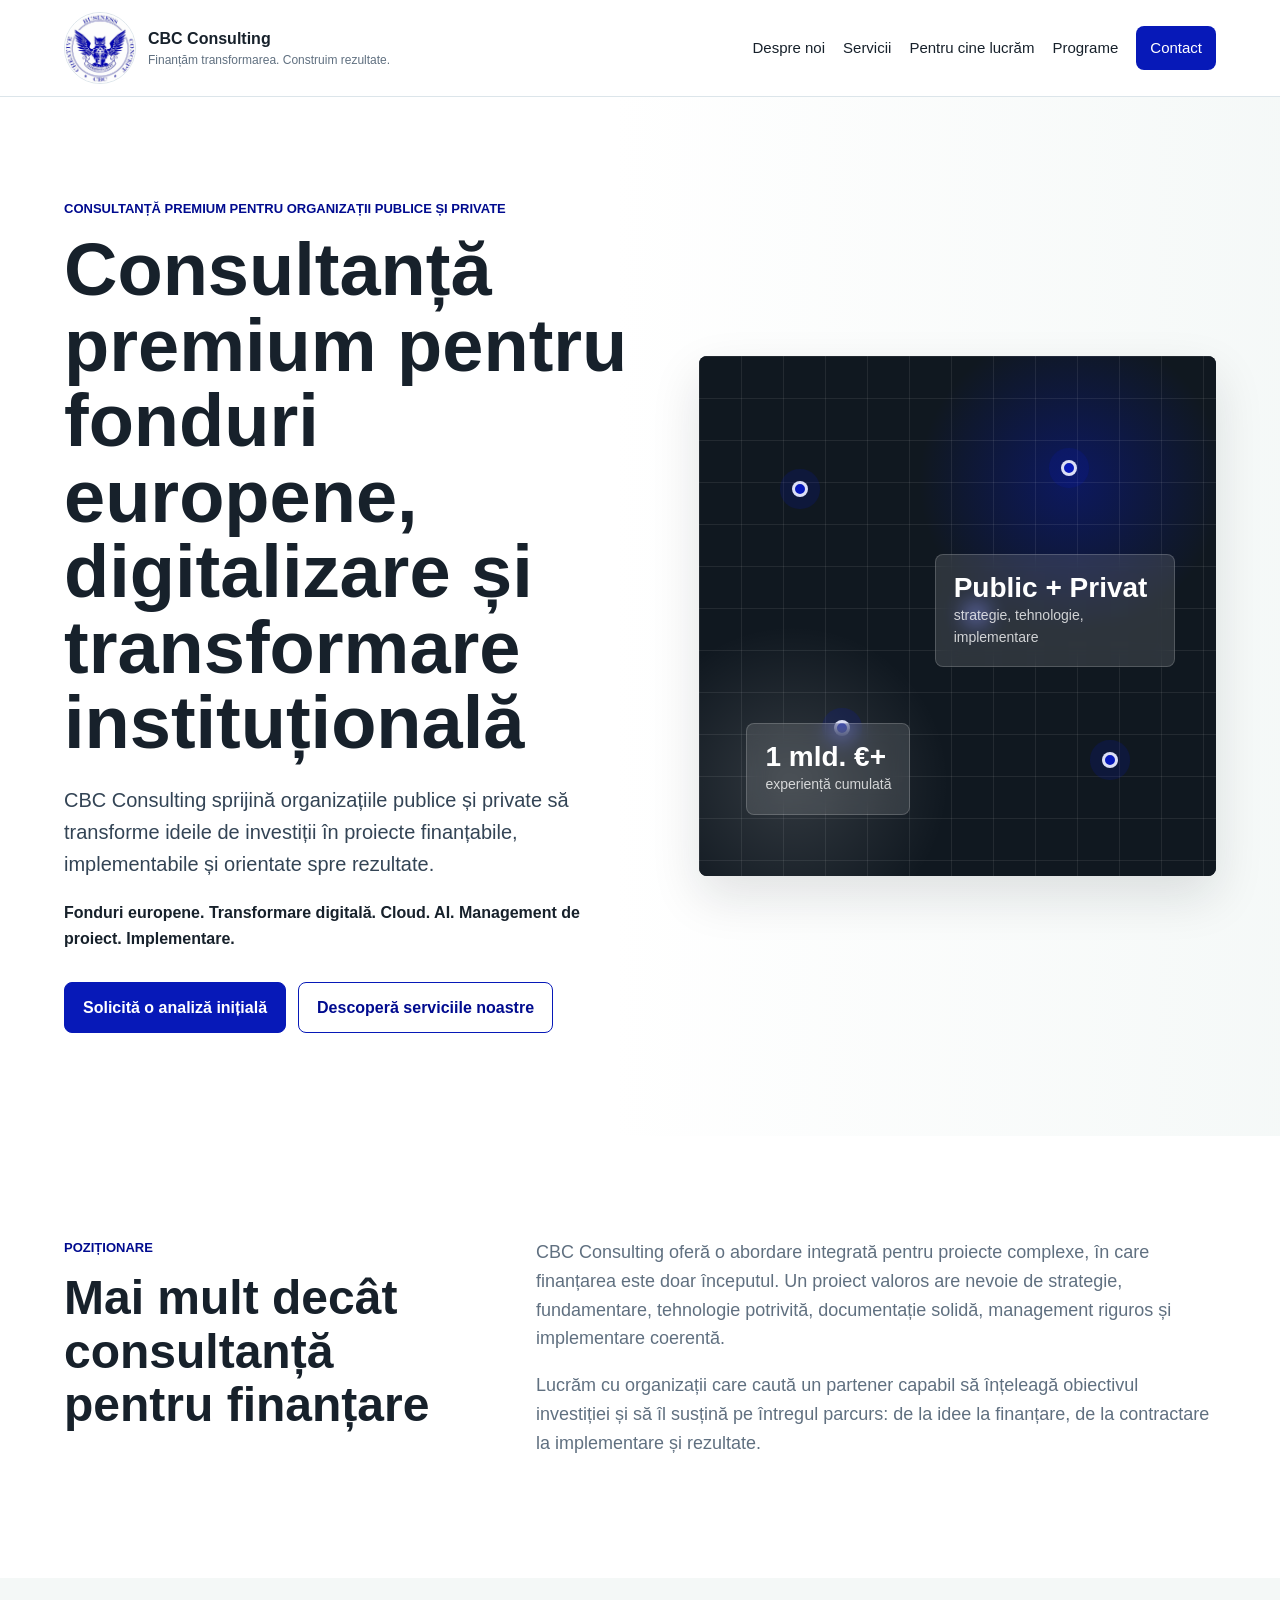
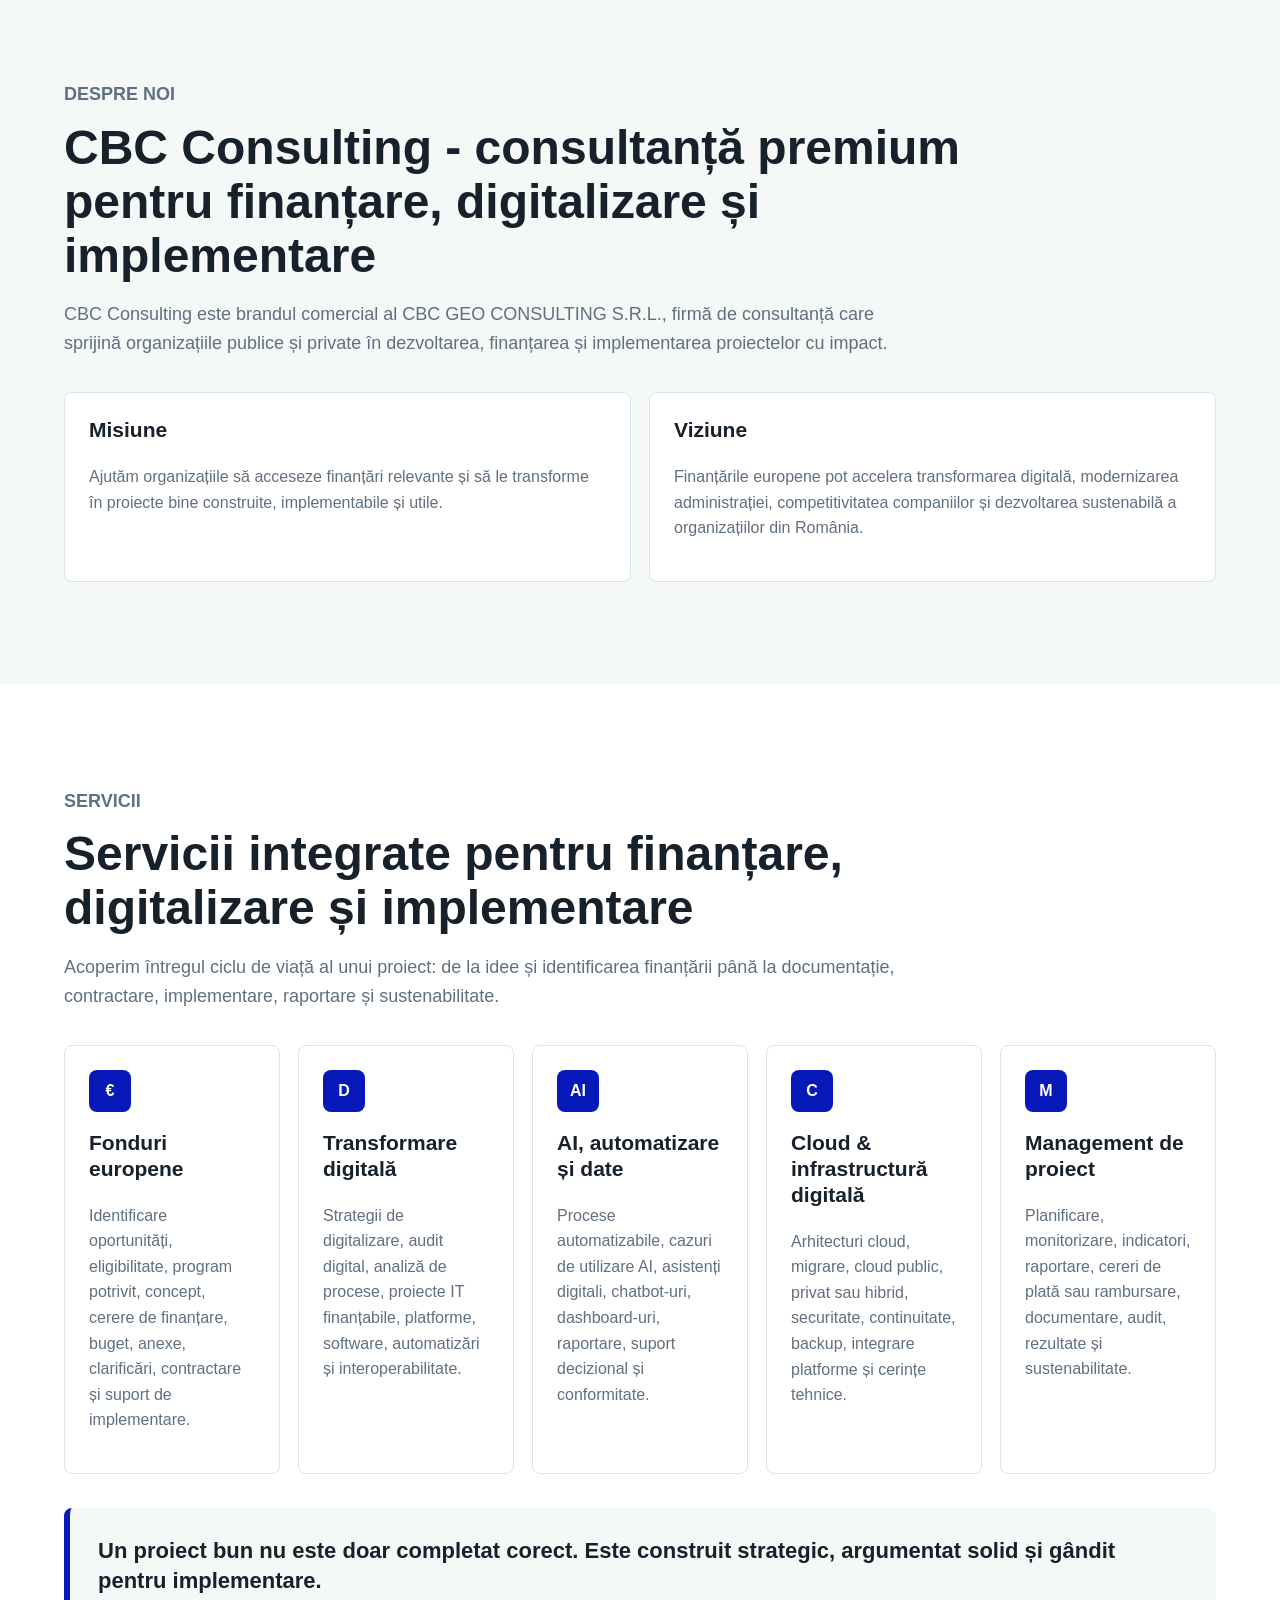
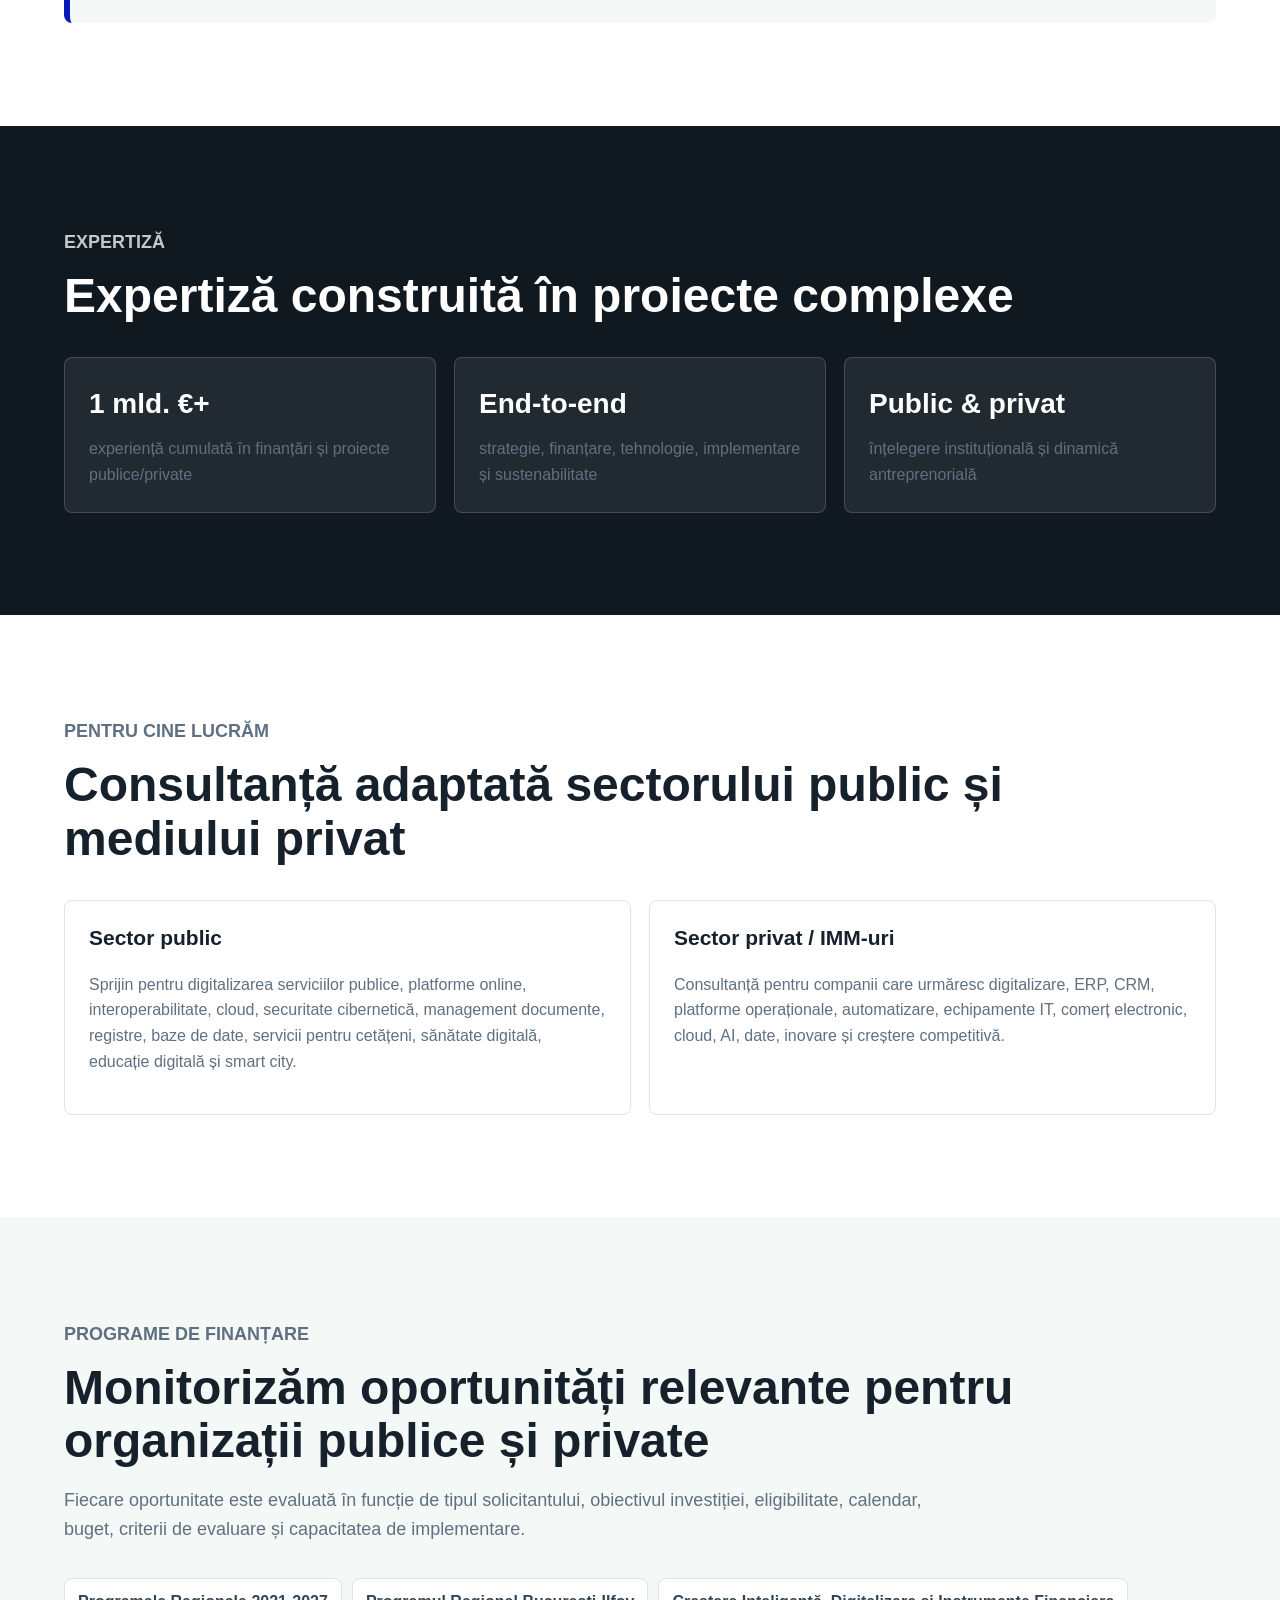
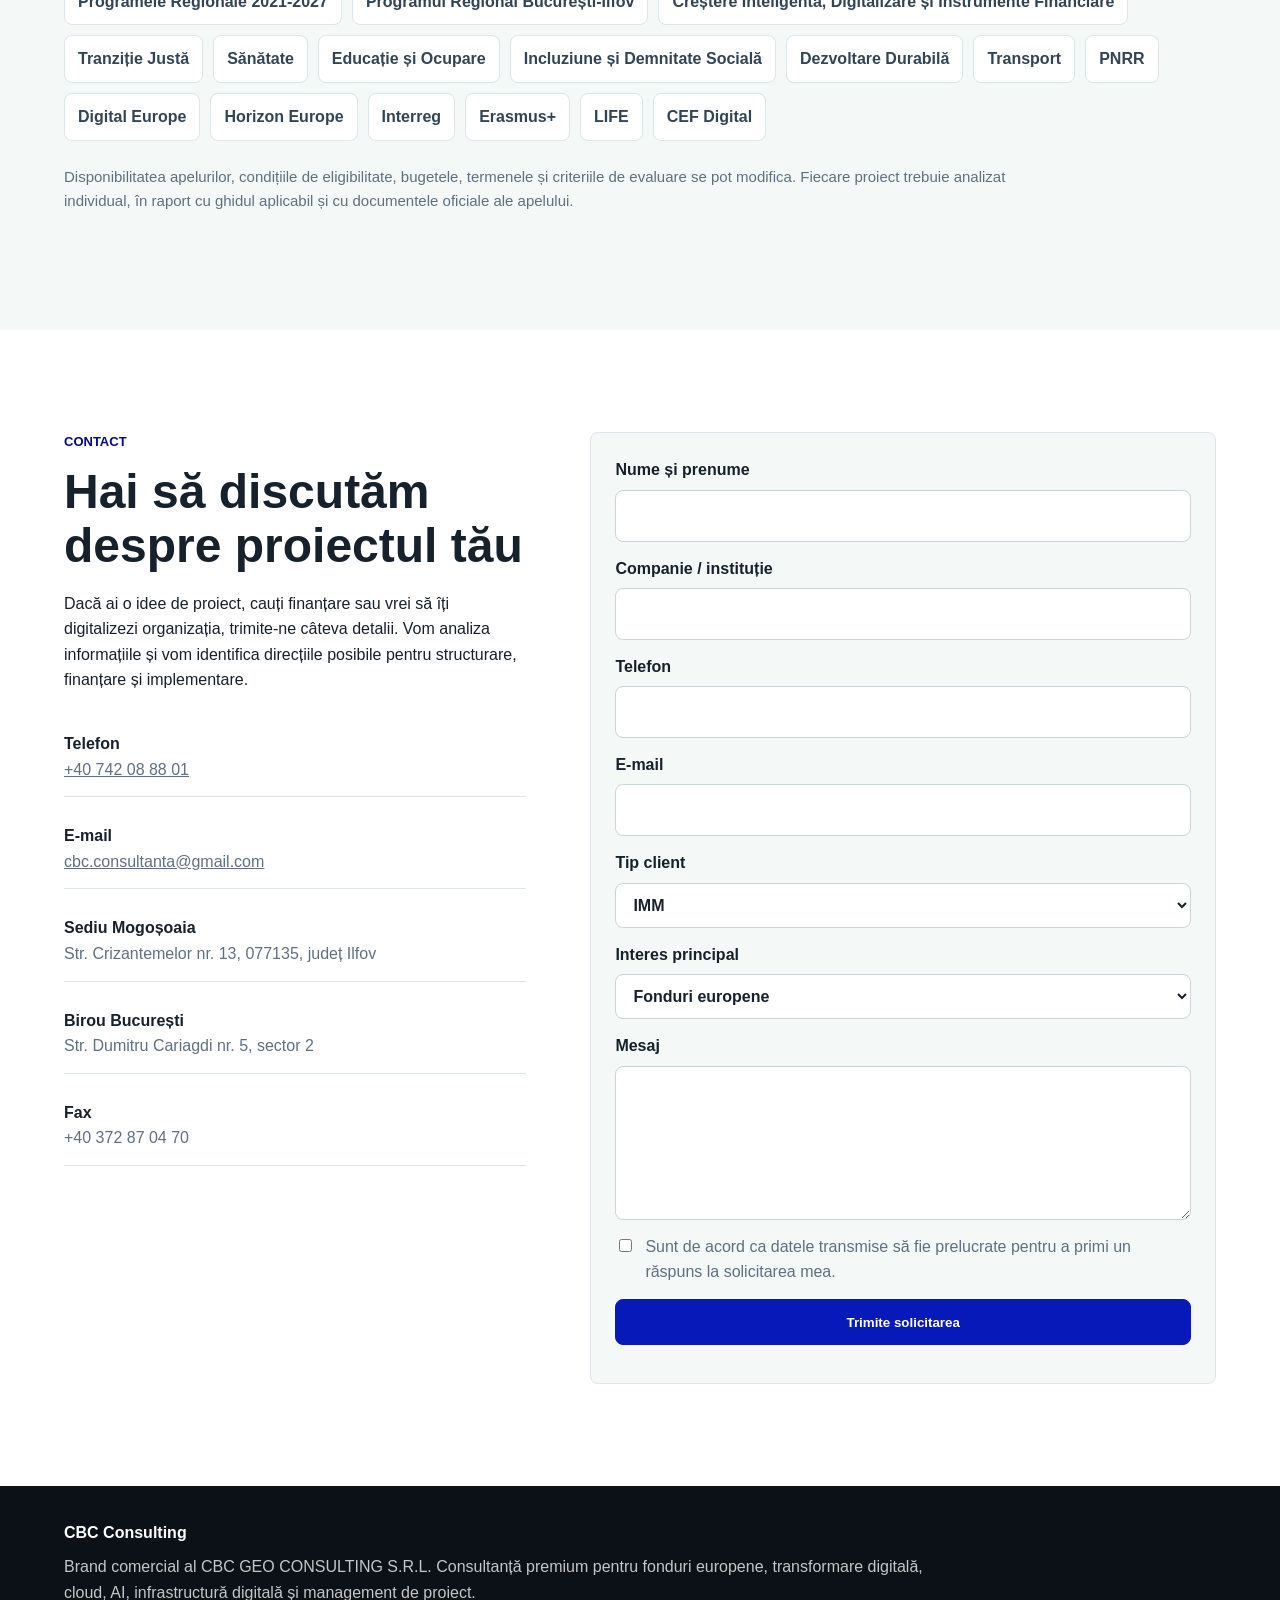
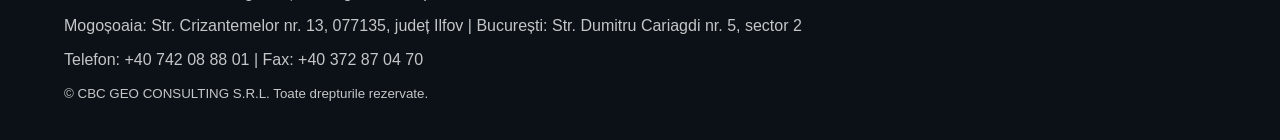
==== index.html @ 3af48c30 "Add files via upload" ====
<!doctype html>
<html lang="ro">
  <head>
    <meta charset="utf-8">
    <meta name="viewport" content="width=device-width, initial-scale=1">
    <title>CBC Consulting | Fonduri europene, digitalizare și implementare</title>
    <meta name="description" content="CBC Consulting oferă consultanță premium pentru fonduri europene, transformare digitală, cloud, AI, infrastructură digitală și management de proiect.">
    <link rel="stylesheet" href="styles.css">
  </head>
  <body>
    <header class="site-header">
      <a class="brand" href="#acasa" aria-label="CBC Consulting - Acasă">
        <img class="brand-logo" src="assets/cbc-logo.jpeg" alt="CBC Consulting logo">
        <span>
          <strong>CBC Consulting</strong>
          <small>Finanțăm transformarea. Construim rezultate.</small>
        </span>
      </a>
      <button class="nav-toggle" type="button" aria-expanded="false" aria-controls="site-nav">
        <span></span><span></span><span></span>
      </button>
      <nav id="site-nav" class="site-nav" aria-label="Navigație principală">
        <a href="#despre">Despre noi</a>
        <a href="#servicii">Servicii</a>
        <a href="#audiente">Pentru cine lucrăm</a>
        <a href="#programe">Programe</a>
        <a class="nav-cta" href="#contact">Contact</a>
      </nav>
    </header>

    <main>
      <section id="acasa" class="hero">
        <div class="hero-copy">
          <p class="eyebrow">Consultanță premium pentru organizații publice și private</p>
          <h1>Consultanță premium pentru fonduri europene, digitalizare și transformare instituțională</h1>
          <p class="lead">CBC Consulting sprijină organizațiile publice și private să transforme ideile de investiții în proiecte finanțabile, implementabile și orientate spre rezultate.</p>
          <p class="service-line">Fonduri europene. Transformare digitală. Cloud. AI. Management de proiect. Implementare.</p>
          <div class="hero-actions">
            <a class="button primary" href="#contact">Solicită o analiză inițială</a>
            <a class="button secondary" href="#servicii">Descoperă serviciile noastre</a>
          </div>
        </div>
        <div class="hero-visual" aria-label="Vizual abstract despre infrastructură digitală, date și finanțare">
          <div class="grid-panel">
            <span class="node n1"></span>
            <span class="node n2"></span>
            <span class="node n3"></span>
            <span class="node n4"></span>
            <span class="node n5"></span>
            <div class="signal-card card-a">
              <strong>1 mld. €+</strong>
              <span>experiență cumulată</span>
            </div>
            <div class="signal-card card-b">
              <strong>Public + Privat</strong>
              <span>strategie, tehnologie, implementare</span>
            </div>
          </div>
        </div>
      </section>

      <section class="section split">
        <div>
          <p class="eyebrow">Poziționare</p>
          <h2>Mai mult decât consultanță pentru finanțare</h2>
        </div>
        <div class="rich-text">
          <p>CBC Consulting oferă o abordare integrată pentru proiecte complexe, în care finanțarea este doar începutul. Un proiect valoros are nevoie de strategie, fundamentare, tehnologie potrivită, documentație solidă, management riguros și implementare coerentă.</p>
          <p>Lucrăm cu organizații care caută un partener capabil să înțeleagă obiectivul investiției și să îl susțină pe întregul parcurs: de la idee la finanțare, de la contractare la implementare și rezultate.</p>
        </div>
      </section>

      <section id="despre" class="section muted">
        <div class="section-heading">
          <p class="eyebrow">Despre noi</p>
          <h2>CBC Consulting - consultanță premium pentru finanțare, digitalizare și implementare</h2>
          <p>CBC Consulting este brandul comercial al CBC GEO CONSULTING S.R.L., firmă de consultanță care sprijină organizațiile publice și private în dezvoltarea, finanțarea și implementarea proiectelor cu impact.</p>
        </div>
        <div class="two-column">
          <article>
            <h3>Misiune</h3>
            <p>Ajutăm organizațiile să acceseze finanțări relevante și să le transforme în proiecte bine construite, implementabile și utile.</p>
          </article>
          <article>
            <h3>Viziune</h3>
            <p>Finanțările europene pot accelera transformarea digitală, modernizarea administrației, competitivitatea companiilor și dezvoltarea sustenabilă a organizațiilor din România.</p>
          </article>
        </div>
      </section>

      <section id="servicii" class="section">
        <div class="section-heading">
          <p class="eyebrow">Servicii</p>
          <h2>Servicii integrate pentru finanțare, digitalizare și implementare</h2>
          <p>Acoperim întregul ciclu de viață al unui proiect: de la idee și identificarea finanțării până la documentație, contractare, implementare, raportare și sustenabilitate.</p>
        </div>
        <div class="cards service-cards">
          <article class="card">
            <span class="icon">€</span>
            <h3>Fonduri europene</h3>
            <p>Identificare oportunități, eligibilitate, program potrivit, concept, cerere de finanțare, buget, anexe, clarificări, contractare și suport de implementare.</p>
          </article>
          <article class="card">
            <span class="icon">D</span>
            <h3>Transformare digitală</h3>
            <p>Strategii de digitalizare, audit digital, analiză de procese, proiecte IT finanțabile, platforme, software, automatizări și interoperabilitate.</p>
          </article>
          <article class="card">
            <span class="icon">AI</span>
            <h3>AI, automatizare și date</h3>
            <p>Procese automatizabile, cazuri de utilizare AI, asistenți digitali, chatbot-uri, dashboard-uri, raportare, suport decizional și conformitate.</p>
          </article>
          <article class="card">
            <span class="icon">C</span>
            <h3>Cloud & infrastructură digitală</h3>
            <p>Arhitecturi cloud, migrare, cloud public, privat sau hibrid, securitate, continuitate, backup, integrare platforme și cerințe tehnice.</p>
          </article>
          <article class="card">
            <span class="icon">M</span>
            <h3>Management de proiect</h3>
            <p>Planificare, monitorizare, indicatori, raportare, cereri de plată sau rambursare, documentare, audit, rezultate și sustenabilitate.</p>
          </article>
        </div>
        <blockquote>Un proiect bun nu este doar completat corect. Este construit strategic, argumentat solid și gândit pentru implementare.</blockquote>
      </section>

      <section class="section dark">
        <div class="section-heading">
          <p class="eyebrow">Expertiză</p>
          <h2>Expertiză construită în proiecte complexe</h2>
        </div>
        <div class="metric-row">
          <div class="metric">
            <strong>1 mld. €+</strong>
            <span>experiență cumulată în finanțări și proiecte publice/private</span>
          </div>
          <div class="metric">
            <strong>End-to-end</strong>
            <span>strategie, finanțare, tehnologie, implementare și sustenabilitate</span>
          </div>
          <div class="metric">
            <strong>Public & privat</strong>
            <span>înțelegere instituțională și dinamică antreprenorială</span>
          </div>
        </div>
      </section>

      <section id="audiente" class="section">
        <div class="section-heading">
          <p class="eyebrow">Pentru cine lucrăm</p>
          <h2>Consultanță adaptată sectorului public și mediului privat</h2>
        </div>
        <div class="two-column">
          <article>
            <h3>Sector public</h3>
            <p>Sprijin pentru digitalizarea serviciilor publice, platforme online, interoperabilitate, cloud, securitate cibernetică, management documente, registre, baze de date, servicii pentru cetățeni, sănătate digitală, educație digitală și smart city.</p>
          </article>
          <article>
            <h3>Sector privat / IMM-uri</h3>
            <p>Consultanță pentru companii care urmăresc digitalizare, ERP, CRM, platforme operaționale, automatizare, echipamente IT, comerț electronic, cloud, AI, date, inovare și creștere competitivă.</p>
          </article>
        </div>
      </section>

      <section id="programe" class="section muted">
        <div class="section-heading">
          <p class="eyebrow">Programe de finanțare</p>
          <h2>Monitorizăm oportunități relevante pentru organizații publice și private</h2>
          <p>Fiecare oportunitate este evaluată în funcție de tipul solicitantului, obiectivul investiției, eligibilitate, calendar, buget, criterii de evaluare și capacitatea de implementare.</p>
        </div>
        <div class="program-list">
          <span>Programele Regionale 2021-2027</span>
          <span>Programul Regional București-Ilfov</span>
          <span>Creștere Inteligentă, Digitalizare și Instrumente Financiare</span>
          <span>Tranziție Justă</span>
          <span>Sănătate</span>
          <span>Educație și Ocupare</span>
          <span>Incluziune și Demnitate Socială</span>
          <span>Dezvoltare Durabilă</span>
          <span>Transport</span>
          <span>PNRR</span>
          <span>Digital Europe</span>
          <span>Horizon Europe</span>
          <span>Interreg</span>
          <span>Erasmus+</span>
          <span>LIFE</span>
          <span>CEF Digital</span>
        </div>
        <p class="note">Disponibilitatea apelurilor, condițiile de eligibilitate, bugetele, termenele și criteriile de evaluare se pot modifica. Fiecare proiect trebuie analizat individual, în raport cu ghidul aplicabil și cu documentele oficiale ale apelului.</p>
      </section>

      <section id="contact" class="section contact-section">
        <div class="contact-copy">
          <p class="eyebrow">Contact</p>
          <h2>Hai să discutăm despre proiectul tău</h2>
          <p>Dacă ai o idee de proiect, cauți finanțare sau vrei să îți digitalizezi organizația, trimite-ne câteva detalii. Vom analiza informațiile și vom identifica direcțiile posibile pentru structurare, finanțare și implementare.</p>
          <dl class="contact-list">
            <div><dt>Telefon</dt><dd><a href="tel:+40742088801">+40 742 08 88 01</a></dd></div>
            <div><dt>E-mail</dt><dd><a href="mailto:cbc.consultanta@gmail.com">cbc.consultanta@gmail.com</a></dd></div>
            <div><dt>Sediu Mogoșoaia</dt><dd>Str. Crizantemelor nr. 13, 077135, județ Ilfov</dd></div>
            <div><dt>Birou București</dt><dd>Str. Dumitru Cariagdi nr. 5, sector 2</dd></div>
            <div><dt>Fax</dt><dd>+40 372 87 04 70</dd></div>
          </dl>
        </div>
        <form class="contact-form" id="contact-form">
          <label>Nume și prenume<input name="name" required></label>
          <label>Companie / instituție<input name="company" required></label>
          <label>Telefon<input name="phone" required></label>
          <label>E-mail<input type="email" name="email" required></label>
          <label>Tip client
            <select name="clientType">
              <option>IMM</option>
              <option>Companie mare</option>
              <option>Instituție publică</option>
              <option>ONG</option>
              <option>Alt tip de organizație</option>
            </select>
          </label>
          <label>Interes principal
            <select name="interest">
              <option>Fonduri europene</option>
              <option>Digitalizare</option>
              <option>Cloud</option>
              <option>AI și automatizare</option>
              <option>Management de proiect</option>
              <option>Implementare proiect finanțat</option>
            </select>
          </label>
          <label>Mesaj<textarea name="message" rows="5"></textarea></label>
          <label class="checkbox"><input type="checkbox" required> Sunt de acord ca datele transmise să fie prelucrate pentru a primi un răspuns la solicitarea mea.</label>
          <button class="button primary" type="submit">Trimite solicitarea</button>
          <p class="form-status" role="status" aria-live="polite"></p>
        </form>
      </section>
    </main>

    <footer class="site-footer">
      <strong>CBC Consulting</strong>
      <p>Brand comercial al CBC GEO CONSULTING S.R.L. Consultanță premium pentru fonduri europene, transformare digitală, cloud, AI, infrastructură digitală și management de proiect.</p>
      <p>Mogoșoaia: Str. Crizantemelor nr. 13, 077135, județ Ilfov | București: Str. Dumitru Cariagdi nr. 5, sector 2</p>
      <p>Telefon: +40 742 08 88 01 | Fax: +40 372 87 04 70</p>
      <small>© CBC GEO CONSULTING S.R.L. Toate drepturile rezervate.</small>
    </footer>

    <script src="script.js"></script>
  </body>
</html>
---- styles.css ----
:root {
  --ink: #17212b;
  --muted: #607080;
  --line: #dce5ea;
  --soft: #f4f8f7;
  --dark: #101820;
  --accent: #0719b8;
  --accent-dark: #000b8f;
  --white: #ffffff;
  --shadow: 0 20px 50px rgba(16, 24, 32, 0.12);
}

* { box-sizing: border-box; }
html { scroll-behavior: smooth; }
body {
  margin: 0;
  color: var(--ink);
  font-family: Arial, Helvetica, sans-serif;
  background: var(--white);
  line-height: 1.6;
}

a { color: inherit; }

.site-header {
  position: sticky;
  top: 0;
  z-index: 20;
  display: flex;
  align-items: center;
  justify-content: space-between;
  gap: 24px;
  padding: 12px clamp(18px, 5vw, 72px);
  background: rgba(255, 255, 255, 0.94);
  border-bottom: 1px solid var(--line);
  backdrop-filter: blur(12px);
}

.brand {
  display: flex;
  align-items: center;
  gap: 12px;
  text-decoration: none;
}

.brand-logo {
  display: block;
  width: 72px;
  height: 72px;
  object-fit: cover;
  object-position: center;
  border-radius: 50%;
  border: 1px solid var(--line);
  background: var(--white);
}

.brand strong,
.brand small {
  display: block;
}

.brand small {
  color: var(--muted);
  font-size: 12px;
}

.site-nav {
  display: flex;
  align-items: center;
  gap: 18px;
  font-size: 15px;
}

.site-nav a {
  text-decoration: none;
  color: var(--ink);
}

.nav-cta {
  padding: 10px 14px;
  color: var(--white) !important;
  background: var(--accent);
  border-radius: 8px;
}

.nav-toggle {
  display: none;
  width: 42px;
  height: 42px;
  border: 1px solid var(--line);
  background: var(--white);
  border-radius: 8px;
}

.nav-toggle span {
  display: block;
  width: 20px;
  height: 2px;
  margin: 5px auto;
  background: var(--ink);
}

.hero {
  display: grid;
  grid-template-columns: minmax(0, 1.05fr) minmax(360px, 0.95fr);
  gap: clamp(32px, 5vw, 72px);
  align-items: center;
  min-height: 88vh;
  padding: clamp(64px, 8vw, 112px) clamp(18px, 5vw, 72px);
  background:
    linear-gradient(90deg, rgba(255,255,255,1) 0%, rgba(255,255,255,.93) 48%, rgba(244,248,247,.9) 100%);
}

.eyebrow {
  margin: 0 0 12px;
  color: var(--accent-dark);
  font-weight: 800;
  text-transform: uppercase;
  font-size: 13px;
}

h1,
h2,
h3,
p { margin-top: 0; }

h1 {
  max-width: 900px;
  font-size: clamp(42px, 7vw, 74px);
  line-height: 1.02;
  margin-bottom: 24px;
}

h2 {
  font-size: clamp(30px, 4vw, 48px);
  line-height: 1.12;
  margin-bottom: 18px;
}

h3 {
  font-size: 21px;
  line-height: 1.24;
}

.lead {
  max-width: 760px;
  color: #334455;
  font-size: 20px;
}

.service-line {
  color: var(--ink);
  font-weight: 700;
}

.hero-actions,
.button {
  display: inline-flex;
  align-items: center;
}

.hero-actions {
  flex-wrap: wrap;
  gap: 12px;
  margin-top: 14px;
}

.button {
  justify-content: center;
  min-height: 46px;
  padding: 12px 18px;
  border: 1px solid var(--accent);
  border-radius: 8px;
  font-weight: 800;
  text-decoration: none;
  cursor: pointer;
}

.button.primary {
  color: var(--white);
  background: var(--accent);
}

.button.primary:hover,
.nav-cta:hover { background: var(--accent-dark); }

.button.secondary {
  color: var(--accent-dark);
  background: transparent;
}

.hero-visual {
  min-height: 520px;
  border-radius: 8px;
  background: var(--dark);
  box-shadow: var(--shadow);
  overflow: hidden;
}

.grid-panel {
  position: relative;
  width: 100%;
  height: 100%;
  min-height: 520px;
  background:
    linear-gradient(rgba(255,255,255,.08) 1px, transparent 1px),
    linear-gradient(90deg, rgba(255,255,255,.08) 1px, transparent 1px),
    radial-gradient(circle at 72% 24%, rgba(7,25,184,.42), transparent 28%),
    radial-gradient(circle at 18% 82%, rgba(255,255,255,.14), transparent 26%),
    #101820;
  background-size: 42px 42px, 42px 42px, auto, auto, auto;
}

.node {
  position: absolute;
  width: 16px;
  height: 16px;
  border: 3px solid rgba(255,255,255,.86);
  background: var(--accent);
  border-radius: 50%;
  box-shadow: 0 0 0 12px rgba(7,25,184,.18);
}

.n1 { left: 18%; top: 24%; }
.n2 { left: 70%; top: 20%; }
.n3 { left: 52%; top: 48%; }
.n4 { left: 26%; top: 70%; }
.n5 { left: 78%; top: 76%; }

.signal-card {
  position: absolute;
  max-width: 240px;
  padding: 18px;
  color: var(--white);
  background: rgba(255,255,255,.12);
  border: 1px solid rgba(255,255,255,.18);
  border-radius: 8px;
  backdrop-filter: blur(10px);
}

.signal-card strong,
.signal-card span { display: block; }
.signal-card strong { font-size: 28px; line-height: 1.1; }
.signal-card span { color: rgba(255,255,255,.78); font-size: 14px; }
.card-a { left: 9%; bottom: 12%; }
.card-b { right: 8%; top: 38%; }

.section {
  padding: clamp(64px, 8vw, 110px) clamp(18px, 5vw, 72px);
}

.muted { background: var(--soft); }

.dark {
  color: var(--white);
  background: var(--dark);
}

.dark .eyebrow,
.dark p,
.dark span { color: rgba(255,255,255,.76); }

.split {
  display: grid;
  grid-template-columns: minmax(220px, .75fr) minmax(0, 1.25fr);
  gap: clamp(28px, 5vw, 72px);
}

.rich-text p,
.section-heading p {
  max-width: 860px;
  color: var(--muted);
  font-size: 18px;
}

.section-heading {
  max-width: 980px;
  margin-bottom: 34px;
}

.two-column,
.cards,
.metric-row {
  display: grid;
  grid-template-columns: repeat(2, minmax(0, 1fr));
  gap: 18px;
}

.cards {
  grid-template-columns: repeat(5, minmax(190px, 1fr));
}

.card,
.two-column article,
.metric {
  padding: 24px;
  background: var(--white);
  border: 1px solid var(--line);
  border-radius: 8px;
}

.card p,
.two-column p,
.metric span,
.note {
  color: var(--muted);
}

.icon {
  display: grid;
  place-items: center;
  width: 42px;
  height: 42px;
  margin-bottom: 18px;
  color: var(--white);
  background: var(--accent);
  border-radius: 8px;
  font-weight: 900;
}

blockquote {
  margin: 34px 0 0;
  padding: 28px;
  border-left: 6px solid var(--accent);
  background: var(--soft);
  border-radius: 8px;
  font-size: 22px;
  font-weight: 800;
  line-height: 1.35;
}

.metric-row {
  grid-template-columns: repeat(3, minmax(0, 1fr));
}

.metric {
  background: rgba(255,255,255,.08);
  border-color: rgba(255,255,255,.16);
}

.metric strong {
  display: block;
  margin-bottom: 10px;
  font-size: 28px;
}

.program-list {
  display: flex;
  flex-wrap: wrap;
  gap: 10px;
}

.program-list span {
  padding: 10px 13px;
  background: var(--white);
  border: 1px solid var(--line);
  border-radius: 8px;
  color: #334455;
  font-weight: 700;
}

.note {
  max-width: 960px;
  margin-top: 24px;
  font-size: 15px;
}

.contact-section {
  display: grid;
  grid-template-columns: minmax(0, .85fr) minmax(360px, 1.15fr);
  gap: clamp(30px, 5vw, 70px);
}

.contact-list {
  display: grid;
  gap: 12px;
  margin: 24px 0 0;
}

.contact-list div {
  padding: 14px 0;
  border-bottom: 1px solid var(--line);
}

.contact-list dt {
  font-weight: 800;
}

.contact-list dd {
  margin: 0;
  color: var(--muted);
}

.contact-form {
  display: grid;
  gap: 14px;
  padding: 24px;
  background: var(--soft);
  border: 1px solid var(--line);
  border-radius: 8px;
}

label {
  display: grid;
  gap: 7px;
  font-weight: 800;
}

input,
select,
textarea {
  width: 100%;
  padding: 12px 13px;
  border: 1px solid #c8d5dc;
  border-radius: 8px;
  color: var(--ink);
  font: inherit;
  background: var(--white);
}

textarea { resize: vertical; }

.checkbox {
  display: flex;
  align-items: flex-start;
  gap: 10px;
  color: var(--muted);
  font-weight: 400;
}

.checkbox input {
  width: auto;
  margin-top: 5px;
}

.form-status {
  margin: 0;
  color: var(--accent-dark);
  font-weight: 800;
}

.site-footer {
  padding: 34px clamp(18px, 5vw, 72px);
  color: rgba(255,255,255,.76);
  background: #0b1117;
}

.site-footer strong {
  display: block;
  color: var(--white);
  margin-bottom: 8px;
}

.site-footer p {
  max-width: 900px;
  margin-bottom: 8px;
}

@media (max-width: 1100px) {
  .hero,
  .contact-section {
    grid-template-columns: 1fr;
  }
  .hero-visual,
  .grid-panel {
    min-height: 380px;
  }
  .cards {
    grid-template-columns: repeat(2, minmax(0, 1fr));
  }
}

@media (max-width: 780px) {
  .nav-toggle { display: block; }
  .site-nav {
    position: absolute;
    left: 18px;
    right: 18px;
    top: 96px;
    display: none;
    flex-direction: column;
    align-items: stretch;
    padding: 16px;
    background: var(--white);
    border: 1px solid var(--line);
    border-radius: 8px;
    box-shadow: var(--shadow);
  }
  .site-nav.open { display: flex; }
  .split,
  .two-column,
  .cards,
  .metric-row {
    grid-template-columns: 1fr;
  }
  .brand small { display: none; }
  .brand-logo {
    width: 58px;
    height: 58px;
  }
  h1 { font-size: 40px; }
  .lead { font-size: 18px; }
}
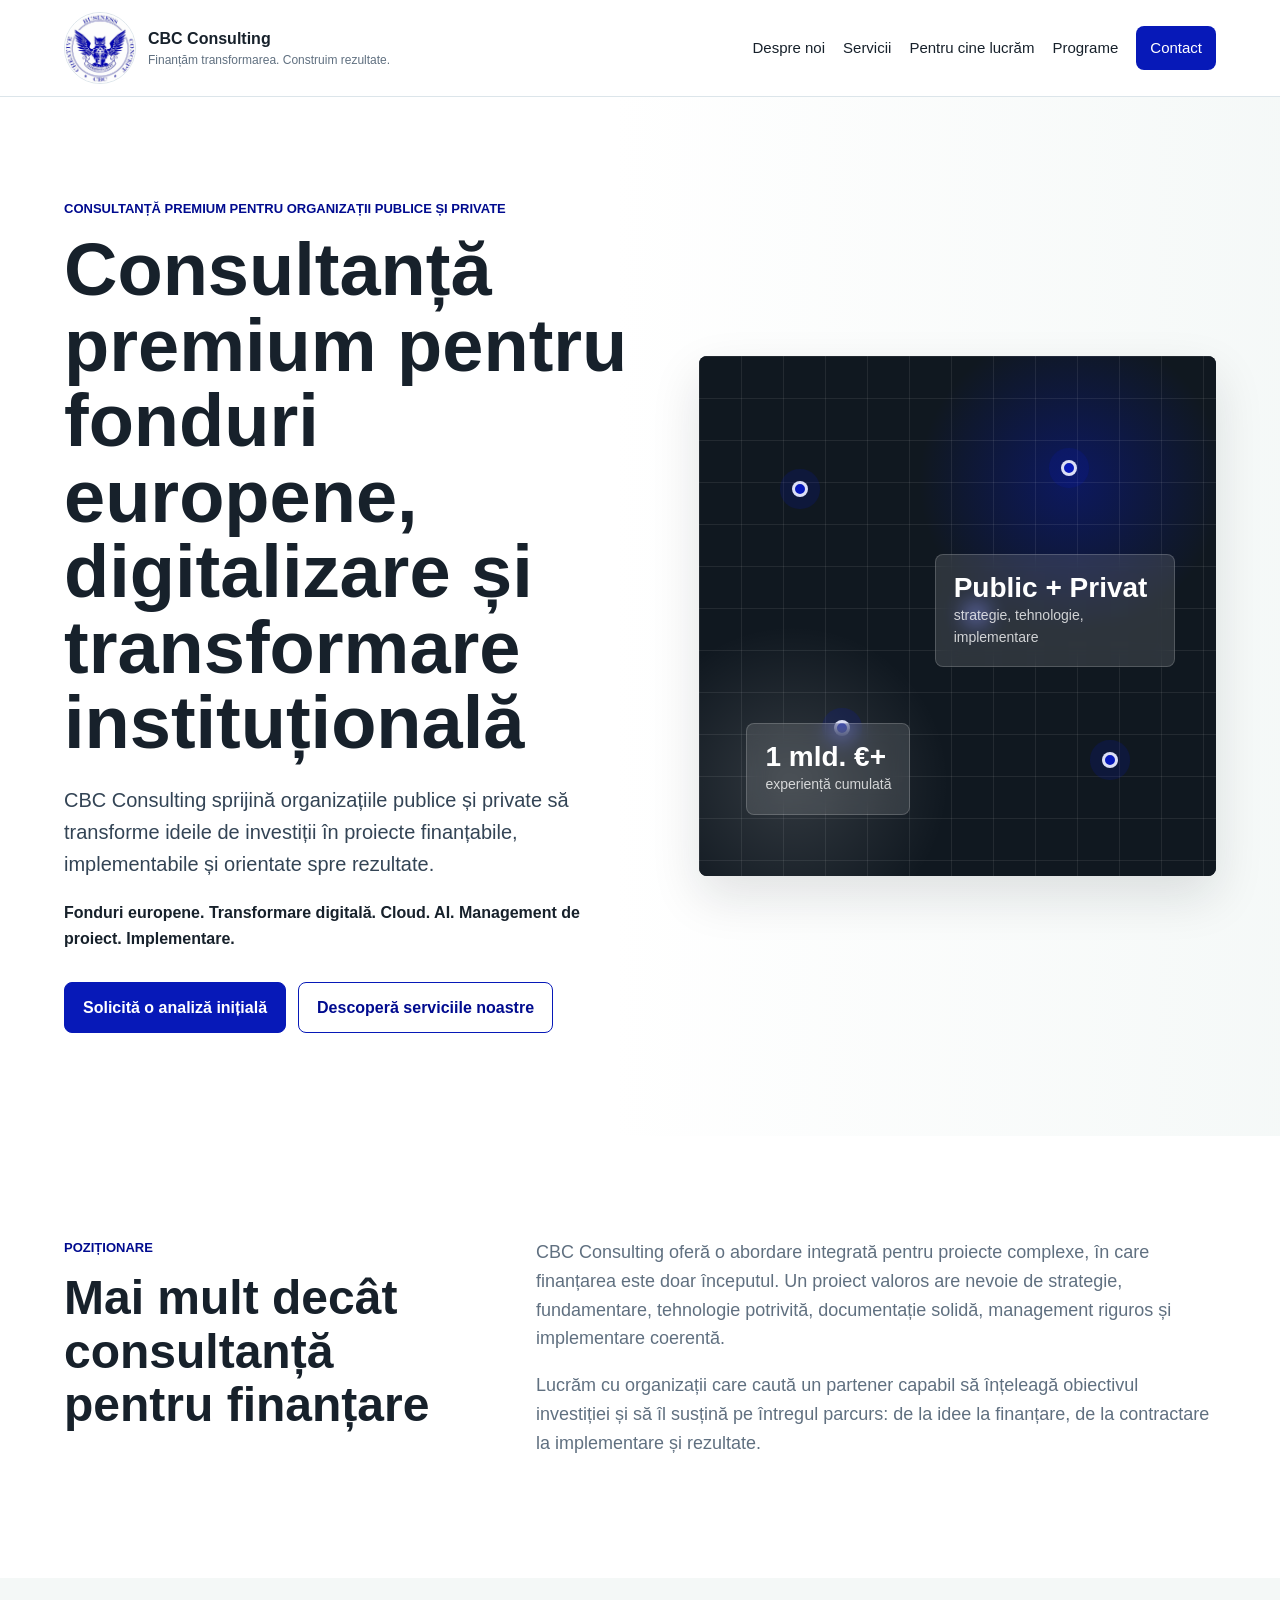
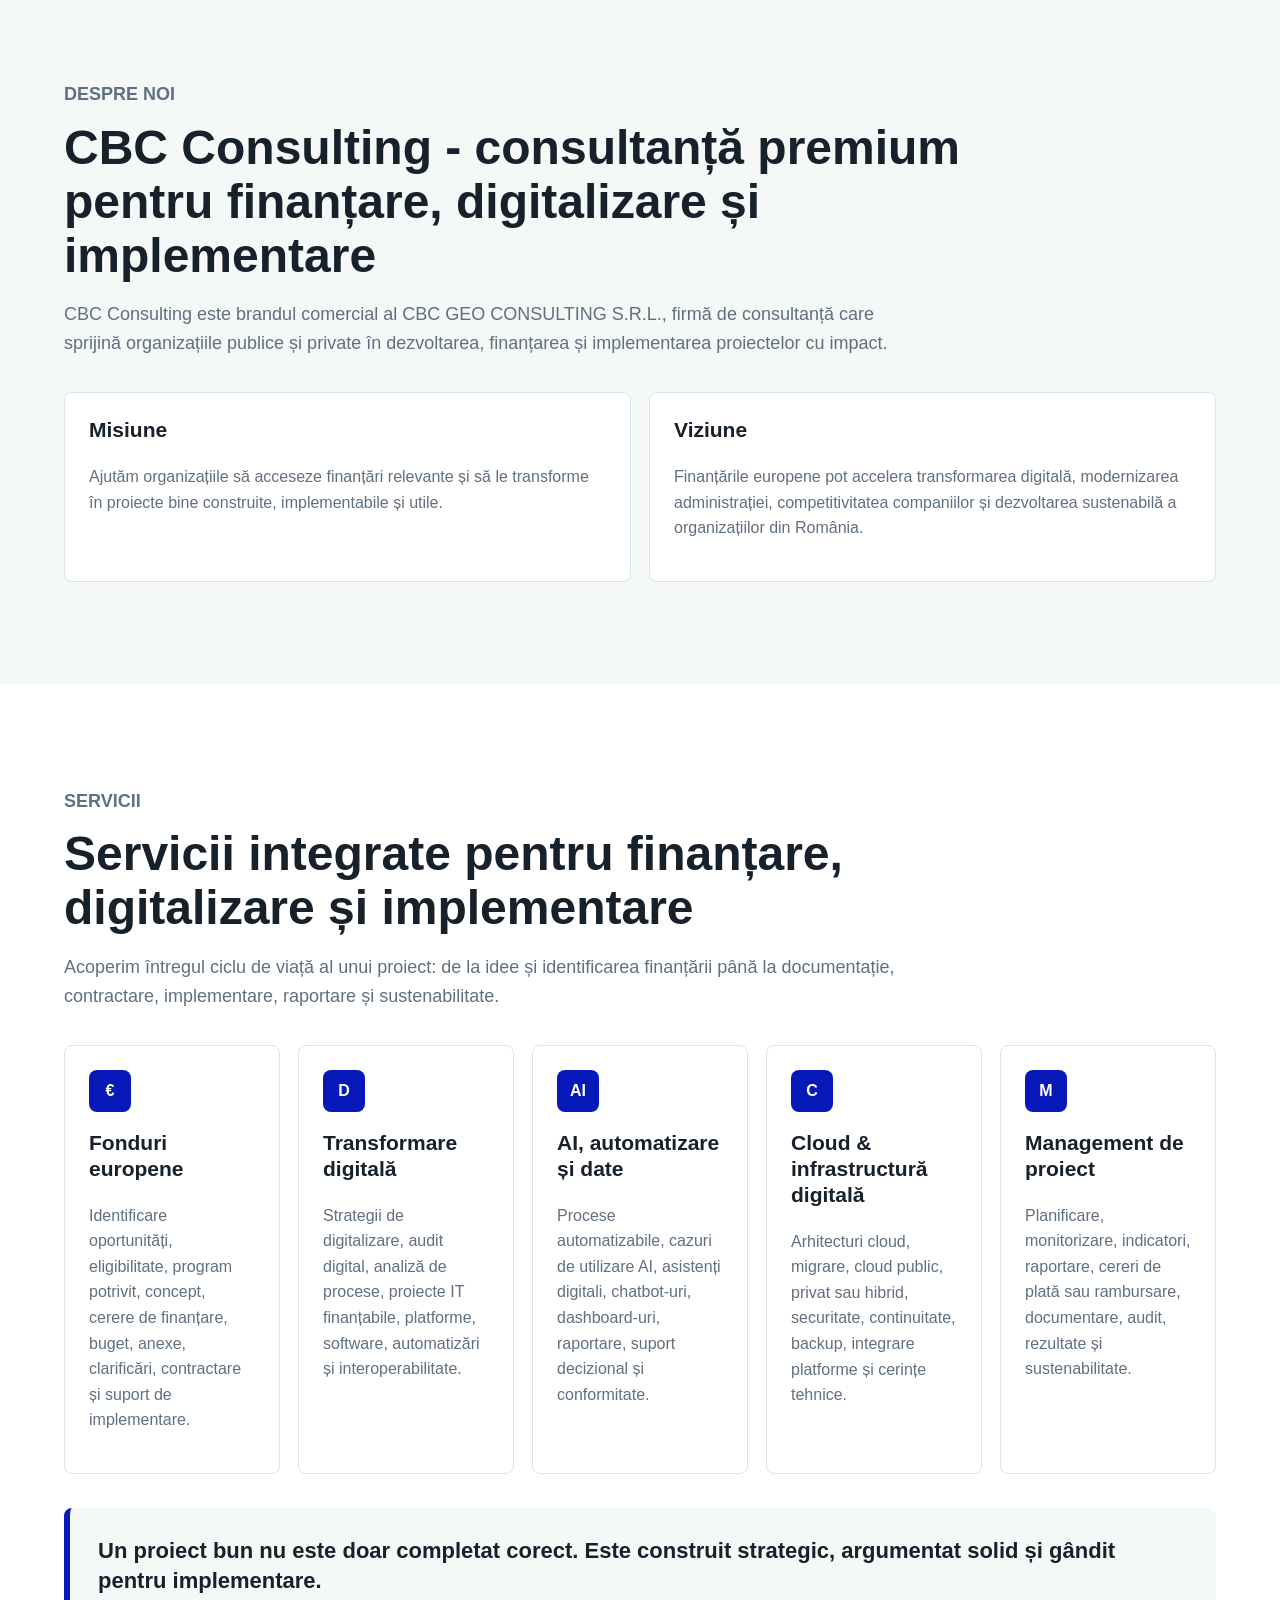
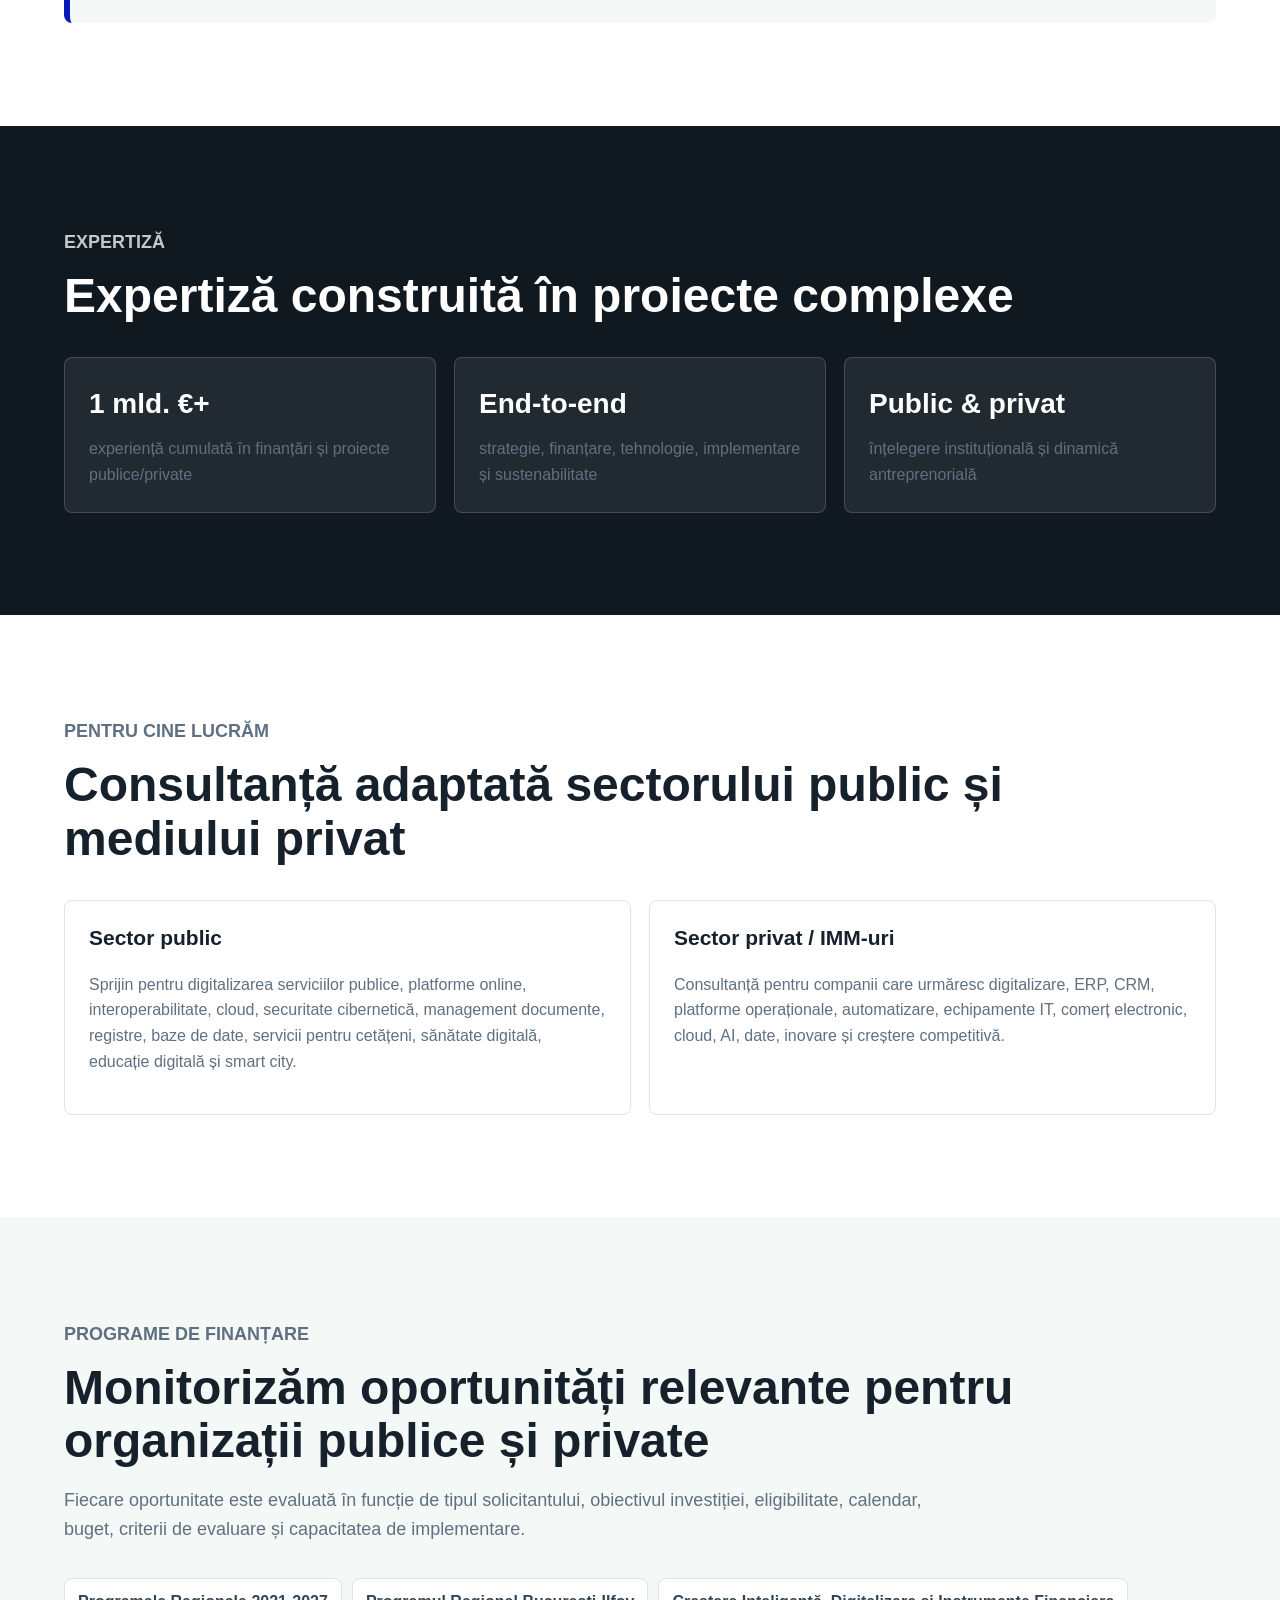
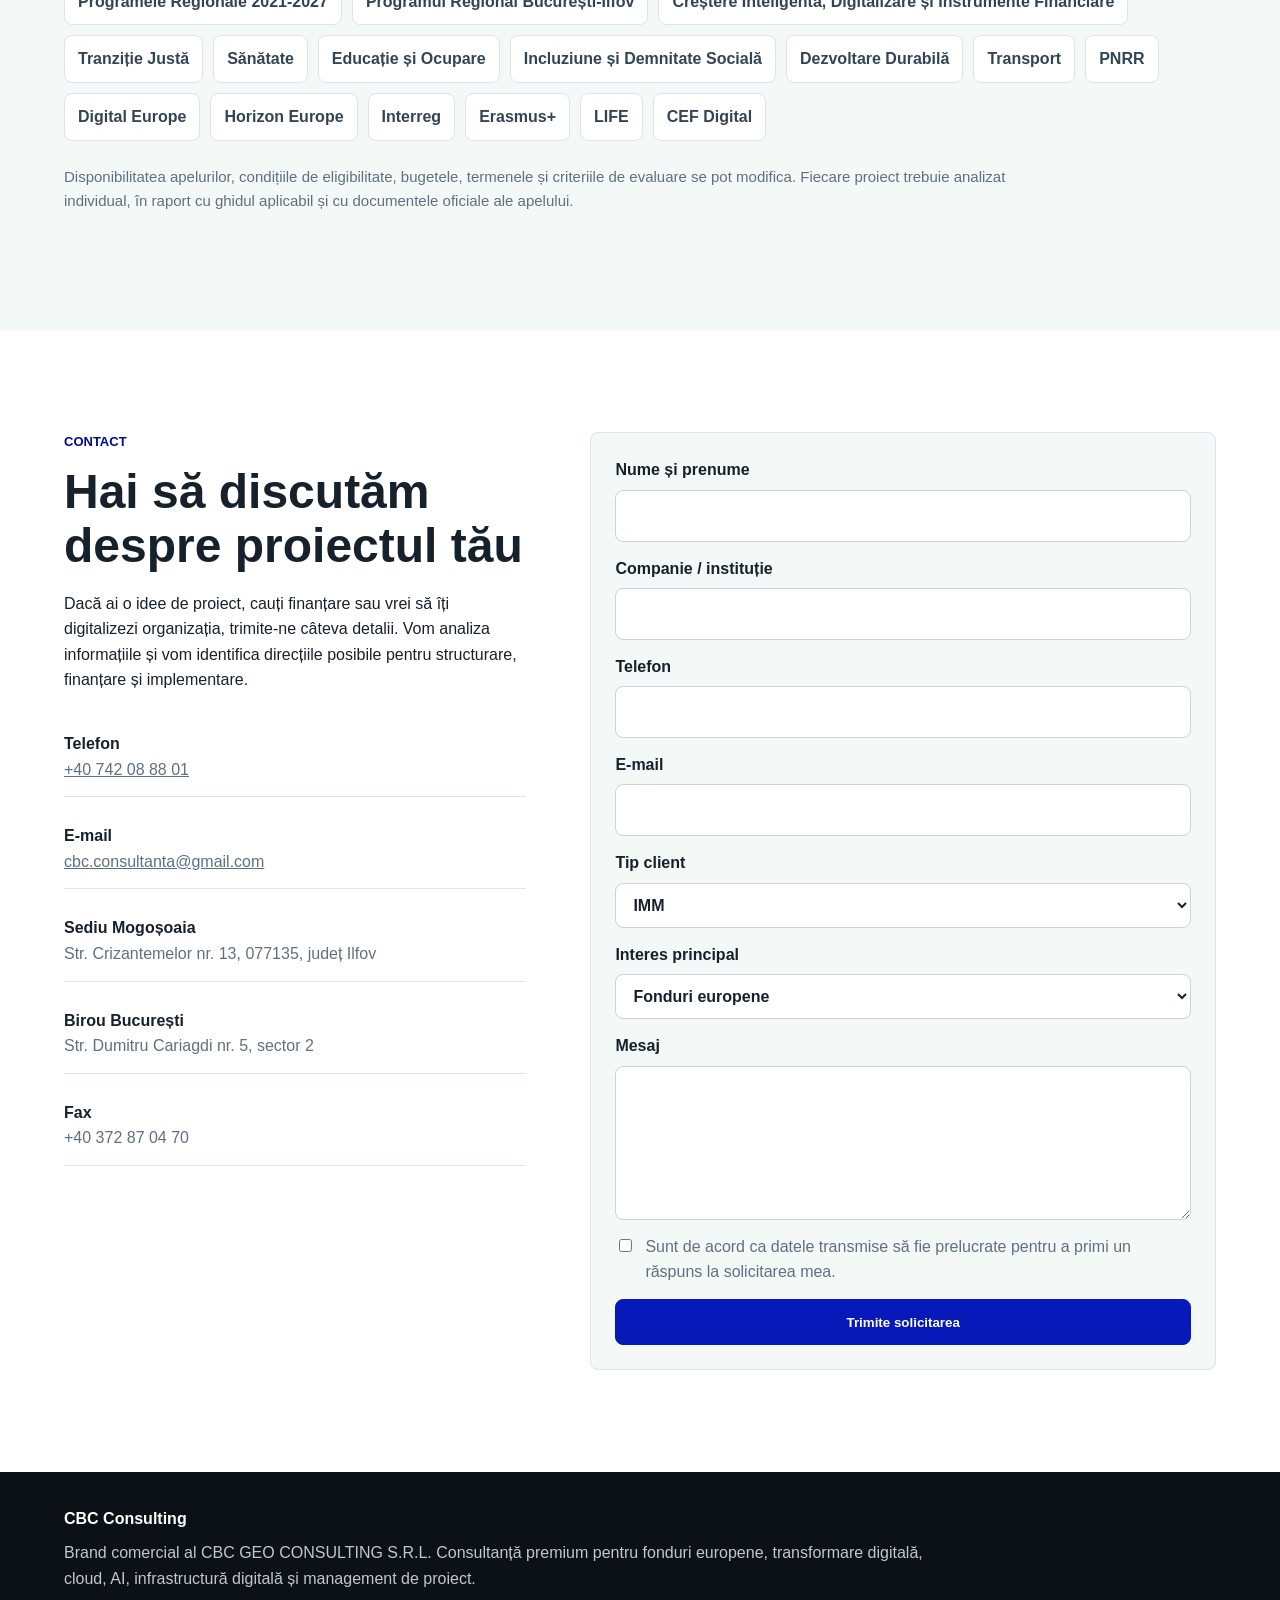
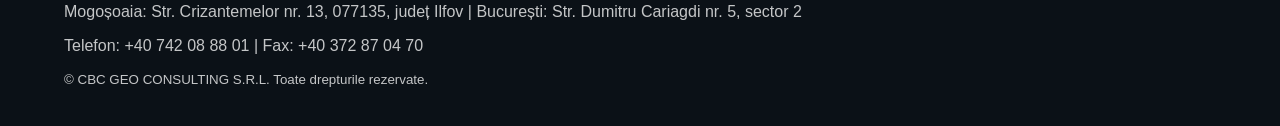
==== commit 2c23f434: "Add files via upload" ====
--- a/index.html
+++ b/index.html
@@ -202,7 +202,7 @@
             <div><dt>Fax</dt><dd>+40 372 87 04 70</dd></div>
           </dl>
         </div>
-        <form class="contact-form" id="contact-form">
+        <form class="contact-form" id="contact-form" action="https://formspree.io/f/xwvywggv" method="POST">
           <label>Nume și prenume<input name="name" required></label>
           <label>Companie / instituție<input name="company" required></label>
           <label>Telefon<input name="phone" required></label>
@@ -228,8 +228,8 @@
           </label>
           <label>Mesaj<textarea name="message" rows="5"></textarea></label>
           <label class="checkbox"><input type="checkbox" required> Sunt de acord ca datele transmise să fie prelucrate pentru a primi un răspuns la solicitarea mea.</label>
+          <input type="hidden" name="_subject" value="Solicitare nouă de pe site-ul CBC Consulting">
           <button class="button primary" type="submit">Trimite solicitarea</button>
-          <p class="form-status" role="status" aria-live="polite"></p>
         </form>
       </section>
     </main>
--- a/styles.css
+++ b/styles.css
@@ -431,12 +431,6 @@
 .checkbox input {
   width: auto;
   margin-top: 5px;
-}
-
-.form-status {
-  margin: 0;
-  color: var(--accent-dark);
-  font-weight: 800;
 }
 
 .site-footer {
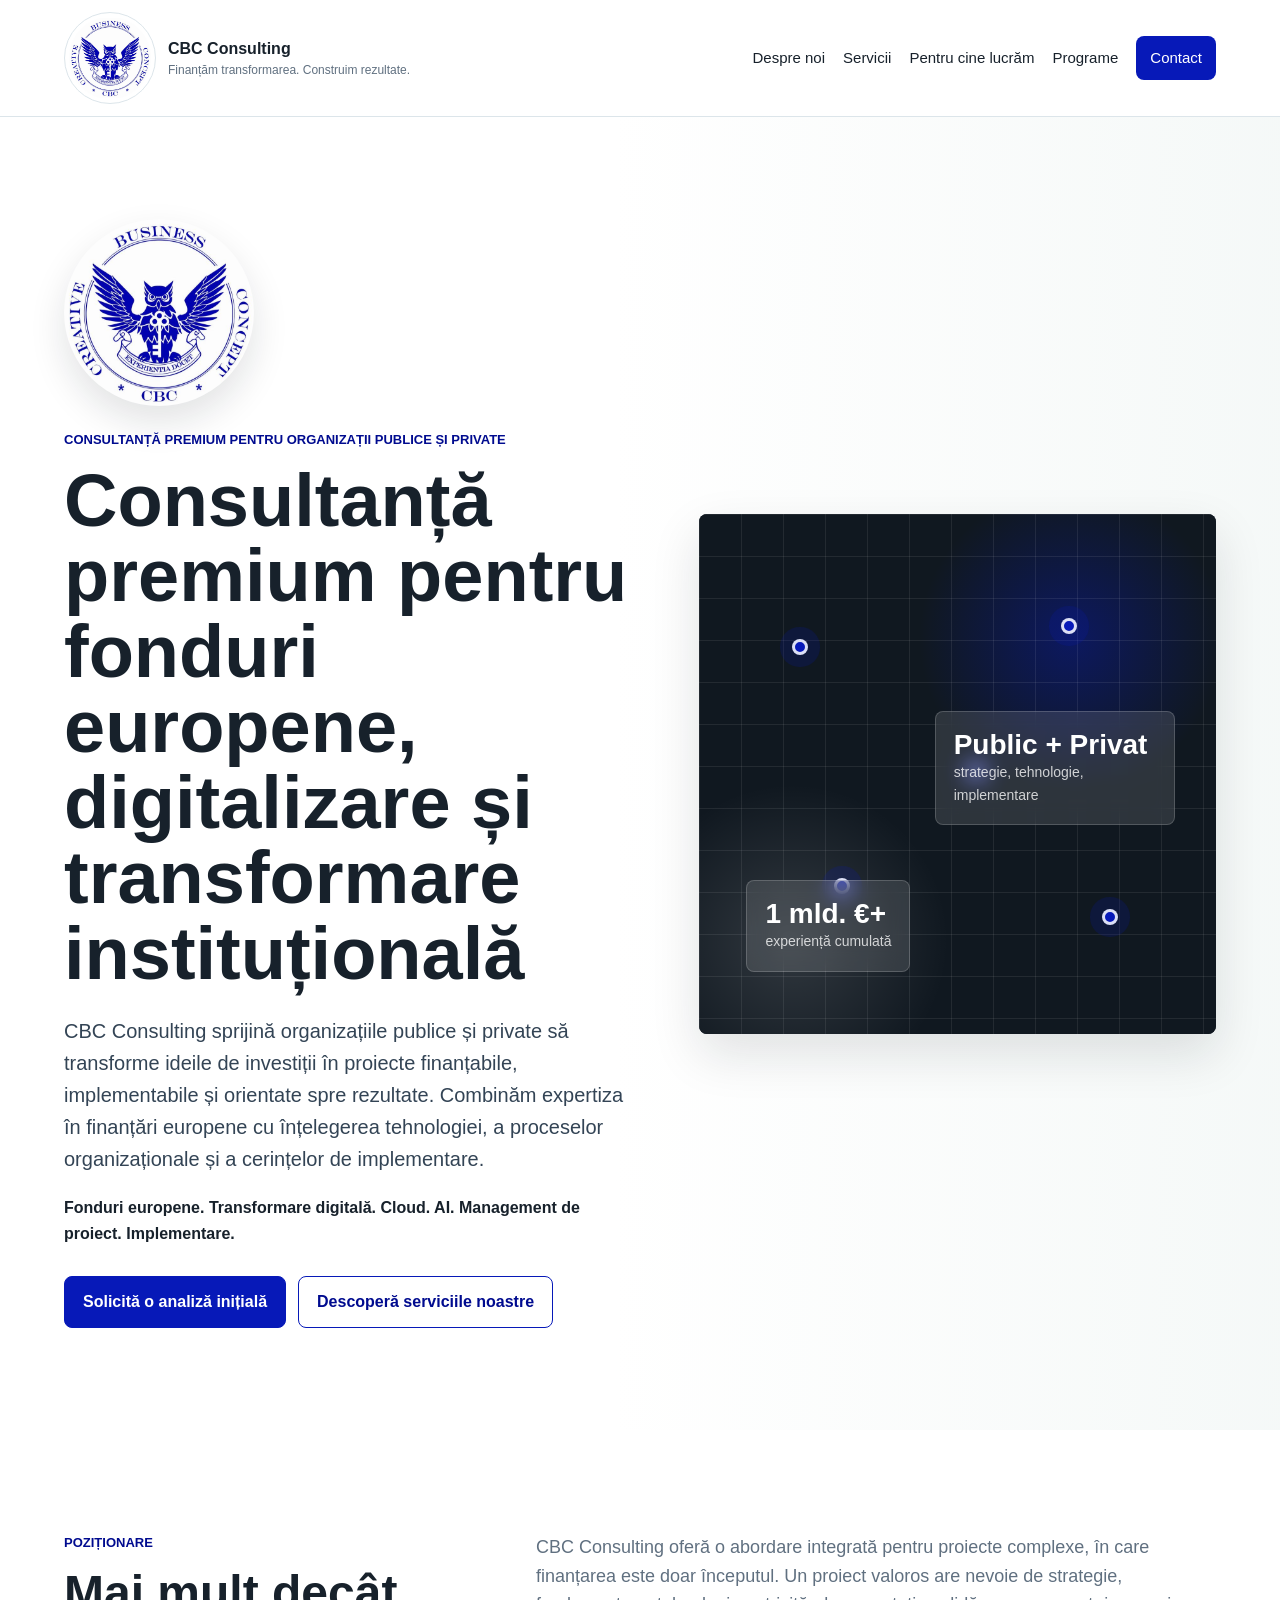
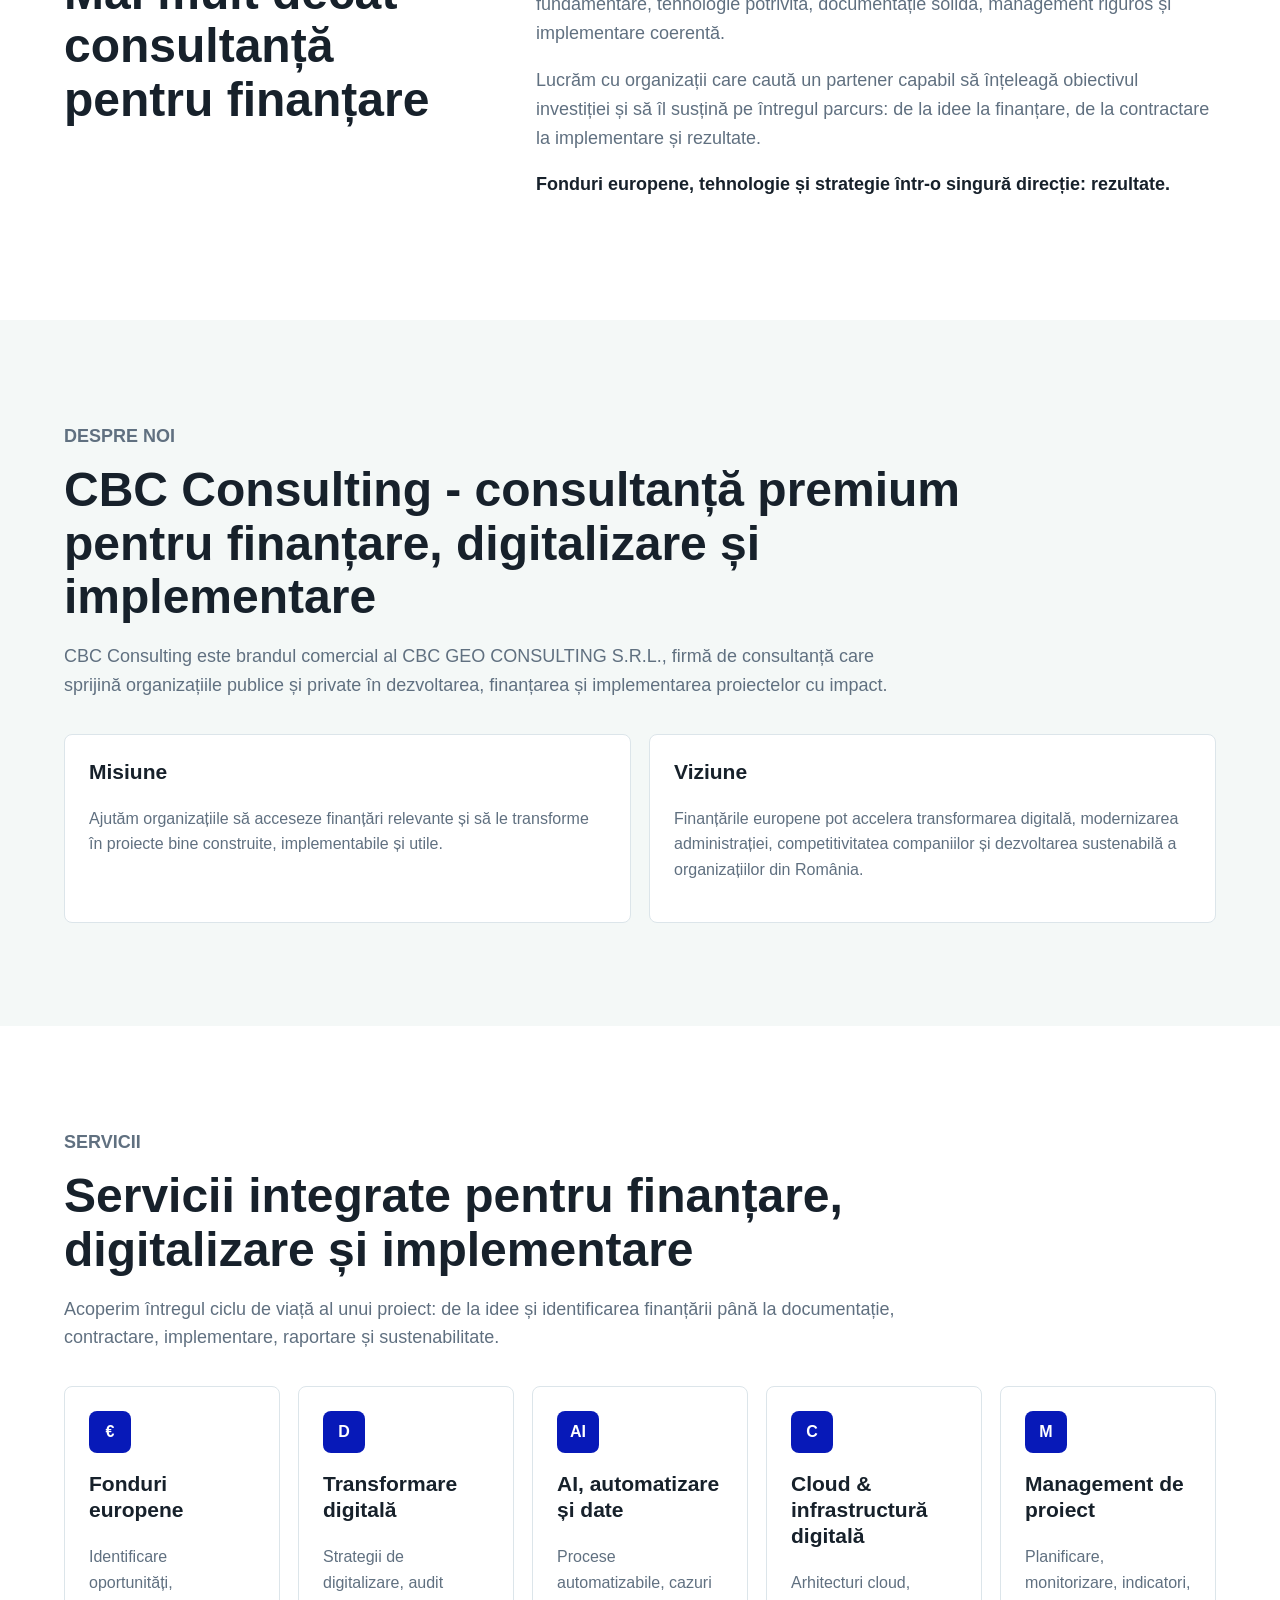
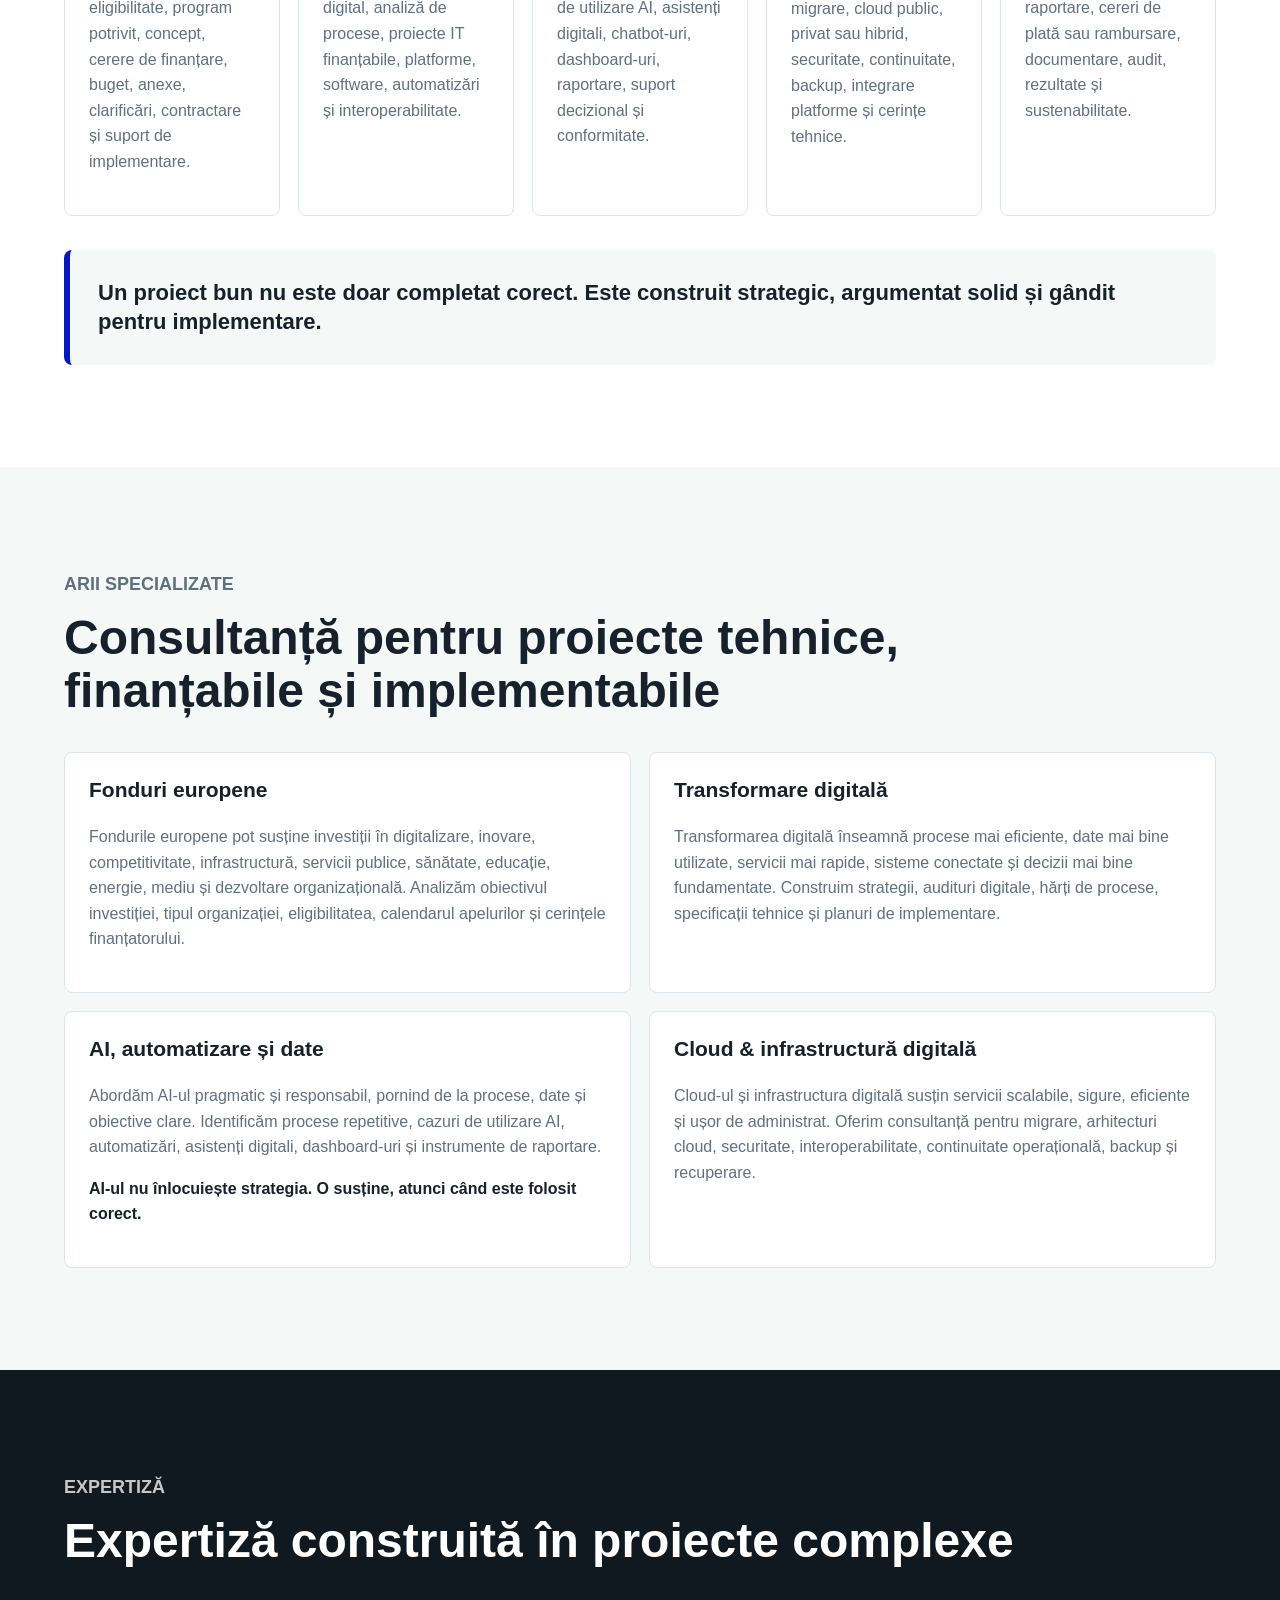
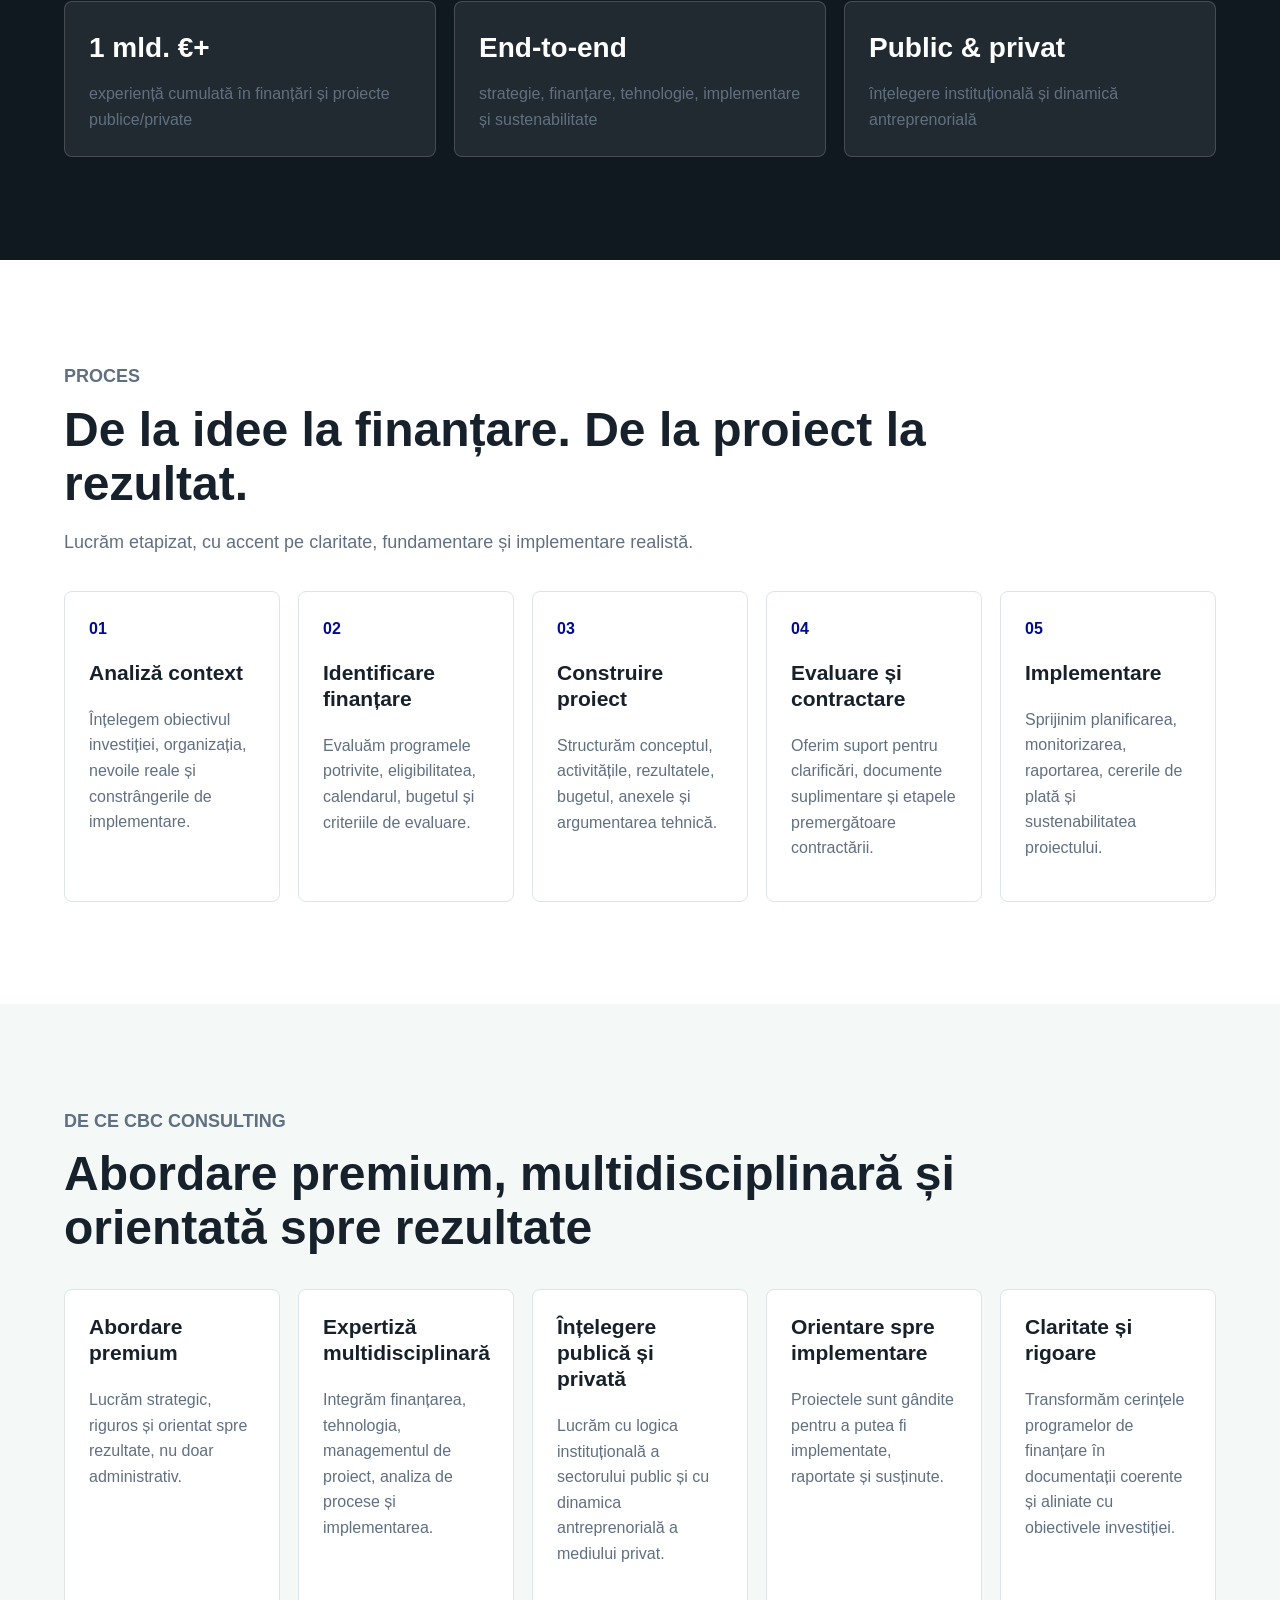
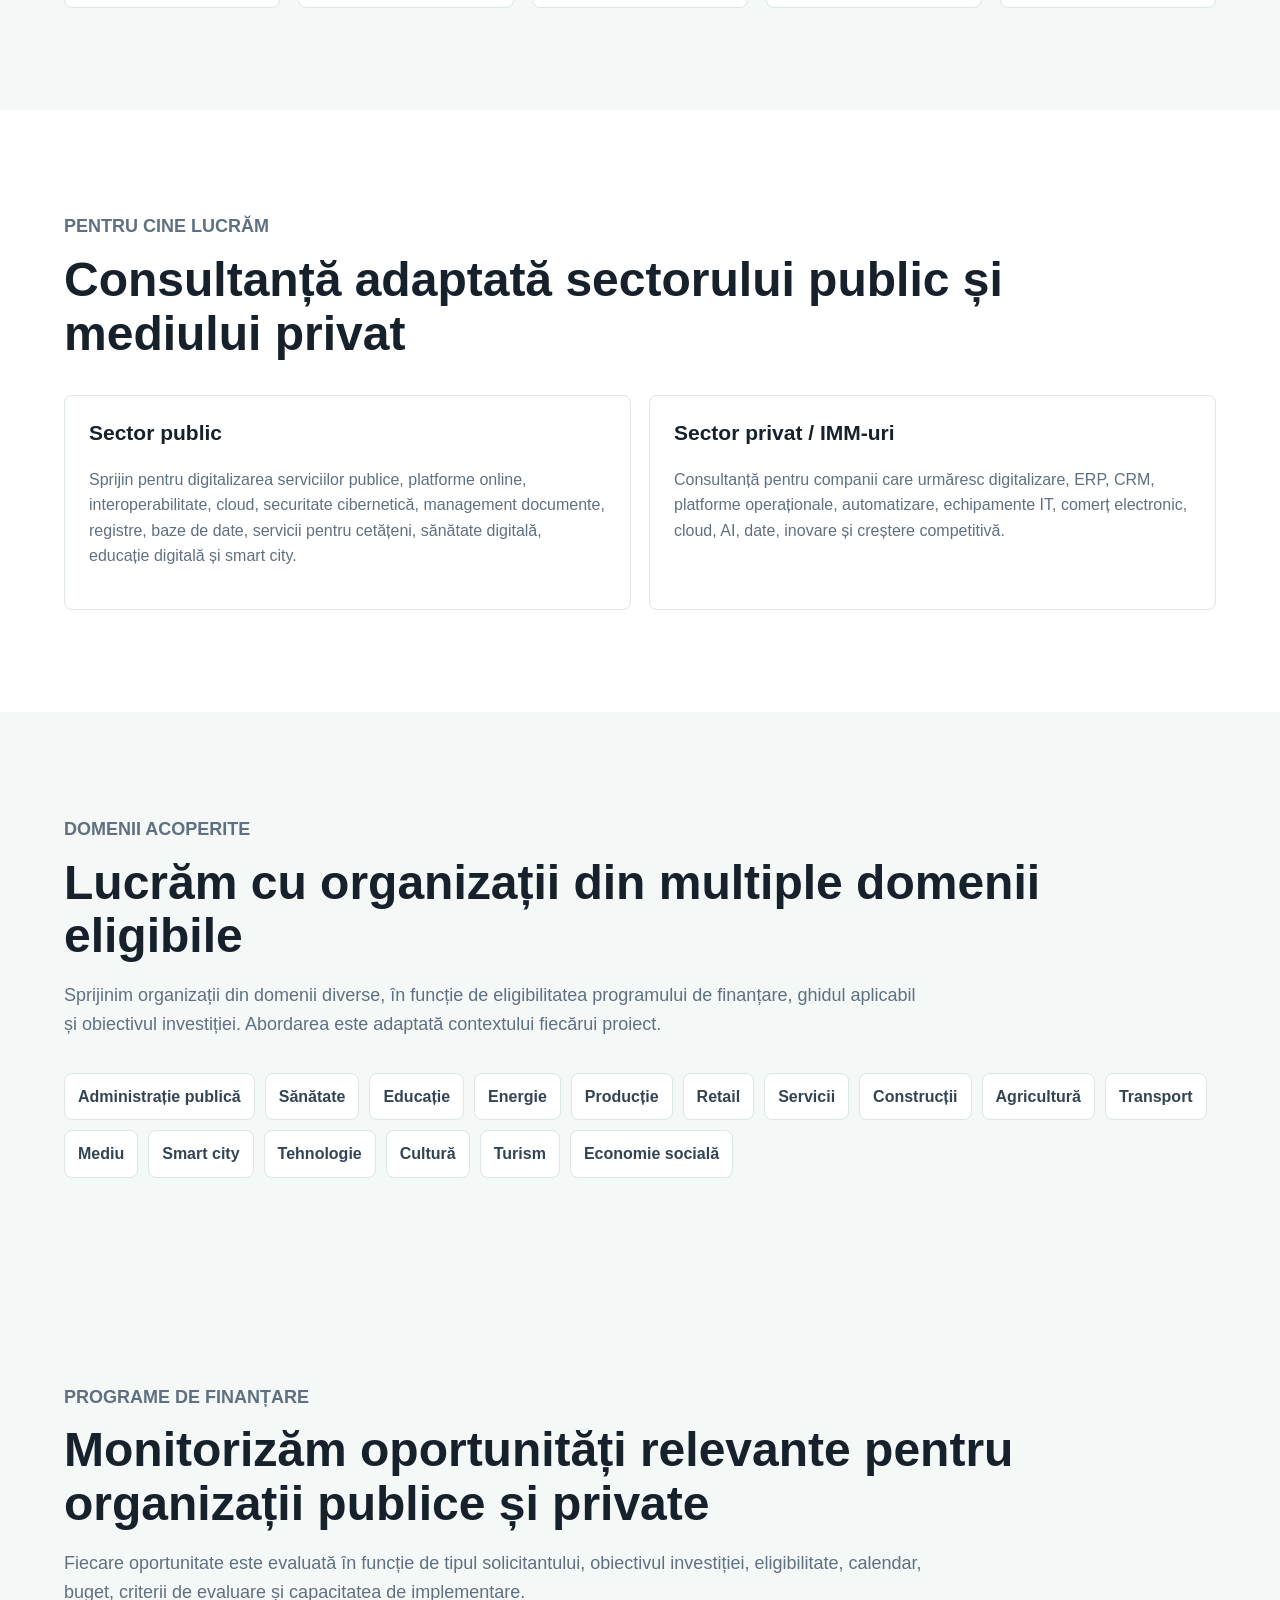
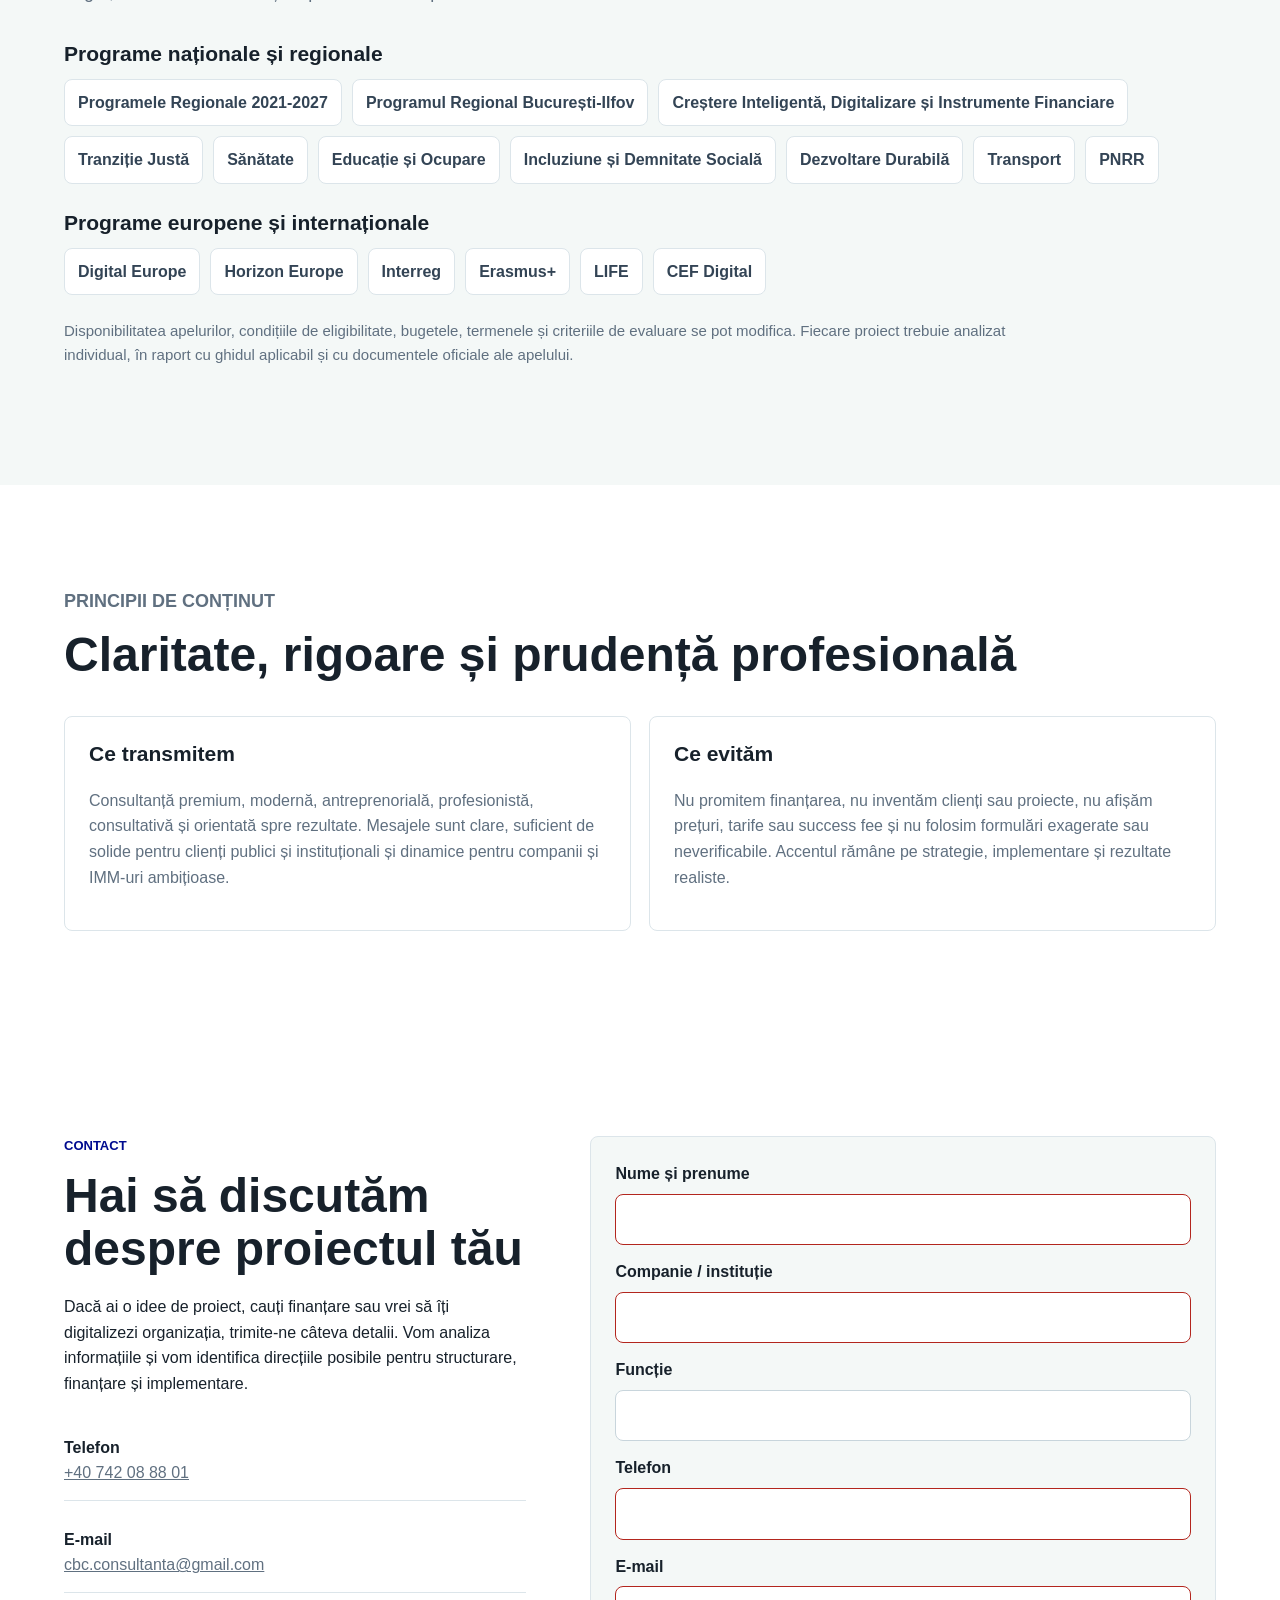
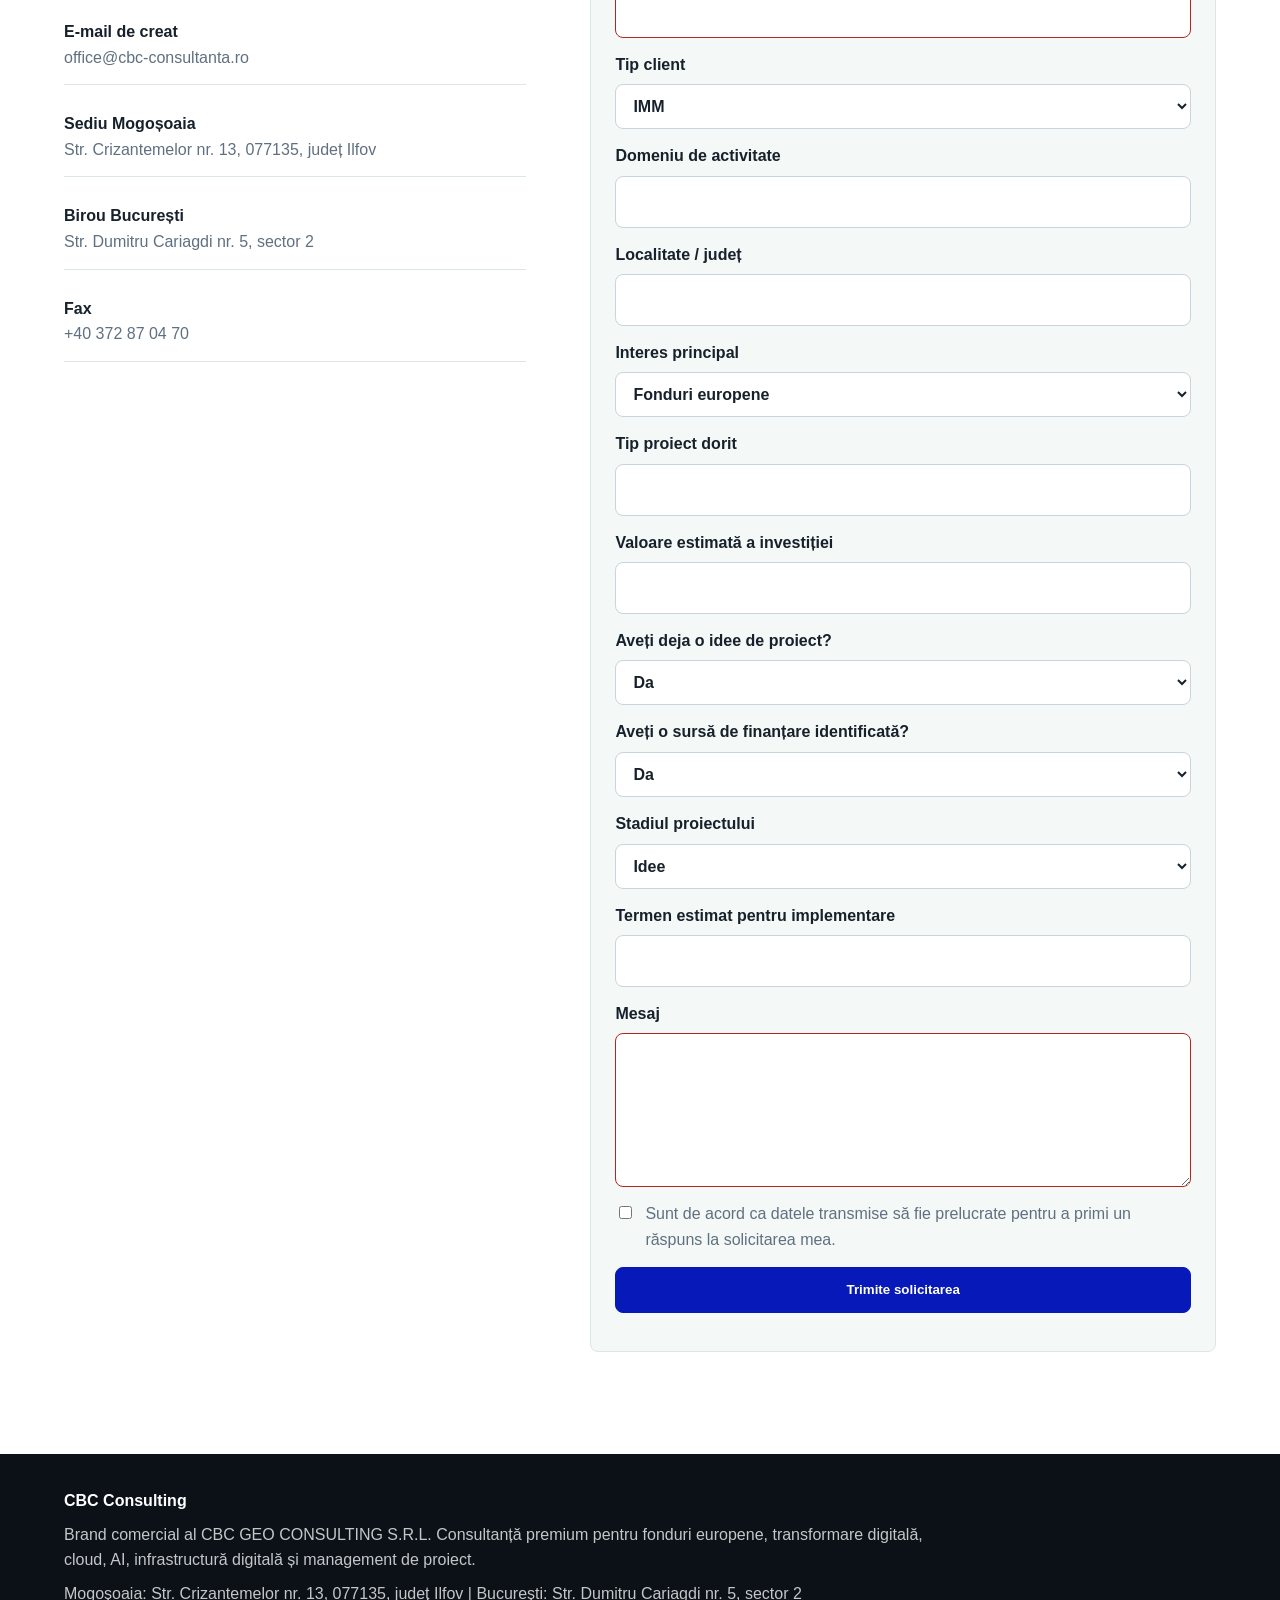
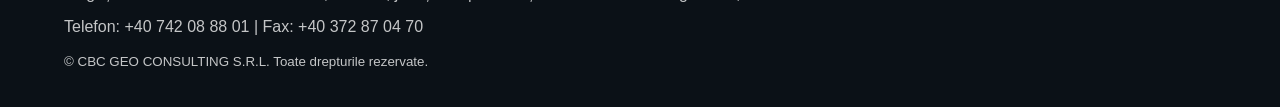
==== commit 0ff97db8: "Add files via upload" ====
--- a/index.html
+++ b/index.html
@@ -5,6 +5,7 @@
     <meta name="viewport" content="width=device-width, initial-scale=1">
     <title>CBC Consulting | Fonduri europene, digitalizare și implementare</title>
     <meta name="description" content="CBC Consulting oferă consultanță premium pentru fonduri europene, transformare digitală, cloud, AI, infrastructură digitală și management de proiect.">
+    <link rel="icon" href="assets/cbc-logo.jpeg" type="image/jpeg">
     <link rel="stylesheet" href="styles.css">
   </head>
   <body>
@@ -31,14 +32,15 @@
     <main>
       <section id="acasa" class="hero">
         <div class="hero-copy">
+          <img class="hero-logo" src="assets/cbc-logo.jpeg" alt="CBC Consulting logo">
           <p class="eyebrow">Consultanță premium pentru organizații publice și private</p>
           <h1>Consultanță premium pentru fonduri europene, digitalizare și transformare instituțională</h1>
-          <p class="lead">CBC Consulting sprijină organizațiile publice și private să transforme ideile de investiții în proiecte finanțabile, implementabile și orientate spre rezultate.</p>
+          <p class="lead">CBC Consulting sprijină organizațiile publice și private să transforme ideile de investiții în proiecte finanțabile, implementabile și orientate spre rezultate. Combinăm expertiza în finanțări europene cu înțelegerea tehnologiei, a proceselor organizaționale și a cerințelor de implementare.</p>
           <p class="service-line">Fonduri europene. Transformare digitală. Cloud. AI. Management de proiect. Implementare.</p>
-          <div class="hero-actions">
-            <a class="button primary" href="#contact">Solicită o analiză inițială</a>
-            <a class="button secondary" href="#servicii">Descoperă serviciile noastre</a>
-          </div>
+        <div class="hero-actions">
+          <a class="button primary" href="#contact">Solicită o analiză inițială</a>
+          <a class="button secondary" href="#servicii">Descoperă serviciile noastre</a>
+        </div>
         </div>
         <div class="hero-visual" aria-label="Vizual abstract despre infrastructură digitală, date și finanțare">
           <div class="grid-panel">
@@ -67,6 +69,7 @@
         <div class="rich-text">
           <p>CBC Consulting oferă o abordare integrată pentru proiecte complexe, în care finanțarea este doar începutul. Un proiect valoros are nevoie de strategie, fundamentare, tehnologie potrivită, documentație solidă, management riguros și implementare coerentă.</p>
           <p>Lucrăm cu organizații care caută un partener capabil să înțeleagă obiectivul investiției și să îl susțină pe întregul parcurs: de la idee la finanțare, de la contractare la implementare și rezultate.</p>
+          <p class="statement">Fonduri europene, tehnologie și strategie într-o singură direcție: rezultate.</p>
         </div>
       </section>
 
@@ -122,6 +125,32 @@
           </article>
         </div>
         <blockquote>Un proiect bun nu este doar completat corect. Este construit strategic, argumentat solid și gândit pentru implementare.</blockquote>
+      </section>
+
+      <section class="section muted">
+        <div class="section-heading">
+          <p class="eyebrow">Arii specializate</p>
+          <h2>Consultanță pentru proiecte tehnice, finanțabile și implementabile</h2>
+        </div>
+        <div class="detail-grid">
+          <article>
+            <h3>Fonduri europene</h3>
+            <p>Fondurile europene pot susține investiții în digitalizare, inovare, competitivitate, infrastructură, servicii publice, sănătate, educație, energie, mediu și dezvoltare organizațională. Analizăm obiectivul investiției, tipul organizației, eligibilitatea, calendarul apelurilor și cerințele finanțatorului.</p>
+          </article>
+          <article>
+            <h3>Transformare digitală</h3>
+            <p>Transformarea digitală înseamnă procese mai eficiente, date mai bine utilizate, servicii mai rapide, sisteme conectate și decizii mai bine fundamentate. Construim strategii, audituri digitale, hărți de procese, specificații tehnice și planuri de implementare.</p>
+          </article>
+          <article>
+            <h3>AI, automatizare și date</h3>
+            <p>Abordăm AI-ul pragmatic și responsabil, pornind de la procese, date și obiective clare. Identificăm procese repetitive, cazuri de utilizare AI, automatizări, asistenți digitali, dashboard-uri și instrumente de raportare.</p>
+            <p class="statement">AI-ul nu înlocuiește strategia. O susține, atunci când este folosit corect.</p>
+          </article>
+          <article>
+            <h3>Cloud & infrastructură digitală</h3>
+            <p>Cloud-ul și infrastructura digitală susțin servicii scalabile, sigure, eficiente și ușor de administrat. Oferim consultanță pentru migrare, arhitecturi cloud, securitate, interoperabilitate, continuitate operațională, backup și recuperare.</p>
+          </article>
+        </div>
       </section>
 
       <section class="section dark">
@@ -145,6 +174,35 @@
         </div>
       </section>
 
+      <section class="section">
+        <div class="section-heading">
+          <p class="eyebrow">Proces</p>
+          <h2>De la idee la finanțare. De la proiect la rezultat.</h2>
+          <p>Lucrăm etapizat, cu accent pe claritate, fundamentare și implementare realistă.</p>
+        </div>
+        <div class="process-grid">
+          <article><span>01</span><h3>Analiză context</h3><p>Înțelegem obiectivul investiției, organizația, nevoile reale și constrângerile de implementare.</p></article>
+          <article><span>02</span><h3>Identificare finanțare</h3><p>Evaluăm programele potrivite, eligibilitatea, calendarul, bugetul și criteriile de evaluare.</p></article>
+          <article><span>03</span><h3>Construire proiect</h3><p>Structurăm conceptul, activitățile, rezultatele, bugetul, anexele și argumentarea tehnică.</p></article>
+          <article><span>04</span><h3>Evaluare și contractare</h3><p>Oferim suport pentru clarificări, documente suplimentare și etapele premergătoare contractării.</p></article>
+          <article><span>05</span><h3>Implementare</h3><p>Sprijinim planificarea, monitorizarea, raportarea, cererile de plată și sustenabilitatea proiectului.</p></article>
+        </div>
+      </section>
+
+      <section class="section muted">
+        <div class="section-heading">
+          <p class="eyebrow">De ce CBC Consulting</p>
+          <h2>Abordare premium, multidisciplinară și orientată spre rezultate</h2>
+        </div>
+        <div class="cards reasons-grid">
+          <article class="card"><h3>Abordare premium</h3><p>Lucrăm strategic, riguros și orientat spre rezultate, nu doar administrativ.</p></article>
+          <article class="card"><h3>Expertiză multidisciplinară</h3><p>Integrăm finanțarea, tehnologia, managementul de proiect, analiza de procese și implementarea.</p></article>
+          <article class="card"><h3>Înțelegere publică și privată</h3><p>Lucrăm cu logica instituțională a sectorului public și cu dinamica antreprenorială a mediului privat.</p></article>
+          <article class="card"><h3>Orientare spre implementare</h3><p>Proiectele sunt gândite pentru a putea fi implementate, raportate și susținute.</p></article>
+          <article class="card"><h3>Claritate și rigoare</h3><p>Transformăm cerințele programelor de finanțare în documentații coerente și aliniate cu obiectivele investiției.</p></article>
+        </div>
+      </section>
+
       <section id="audiente" class="section">
         <div class="section-heading">
           <p class="eyebrow">Pentru cine lucrăm</p>
@@ -159,6 +217,32 @@
             <h3>Sector privat / IMM-uri</h3>
             <p>Consultanță pentru companii care urmăresc digitalizare, ERP, CRM, platforme operaționale, automatizare, echipamente IT, comerț electronic, cloud, AI, date, inovare și creștere competitivă.</p>
           </article>
+        </div>
+      </section>
+
+      <section class="section muted">
+        <div class="section-heading">
+          <p class="eyebrow">Domenii acoperite</p>
+          <h2>Lucrăm cu organizații din multiple domenii eligibile</h2>
+          <p>Sprijinim organizații din domenii diverse, în funcție de eligibilitatea programului de finanțare, ghidul aplicabil și obiectivul investiției. Abordarea este adaptată contextului fiecărui proiect.</p>
+        </div>
+        <div class="program-list">
+          <span>Administrație publică</span>
+          <span>Sănătate</span>
+          <span>Educație</span>
+          <span>Energie</span>
+          <span>Producție</span>
+          <span>Retail</span>
+          <span>Servicii</span>
+          <span>Construcții</span>
+          <span>Agricultură</span>
+          <span>Transport</span>
+          <span>Mediu</span>
+          <span>Smart city</span>
+          <span>Tehnologie</span>
+          <span>Cultură</span>
+          <span>Turism</span>
+          <span>Economie socială</span>
         </div>
       </section>
 
@@ -168,6 +252,7 @@
           <h2>Monitorizăm oportunități relevante pentru organizații publice și private</h2>
           <p>Fiecare oportunitate este evaluată în funcție de tipul solicitantului, obiectivul investiției, eligibilitate, calendar, buget, criterii de evaluare și capacitatea de implementare.</p>
         </div>
+        <h3 class="list-title">Programe naționale și regionale</h3>
         <div class="program-list">
           <span>Programele Regionale 2021-2027</span>
           <span>Programul Regional București-Ilfov</span>
@@ -179,6 +264,9 @@
           <span>Dezvoltare Durabilă</span>
           <span>Transport</span>
           <span>PNRR</span>
+        </div>
+        <h3 class="list-title">Programe europene și internaționale</h3>
+        <div class="program-list">
           <span>Digital Europe</span>
           <span>Horizon Europe</span>
           <span>Interreg</span>
@@ -187,6 +275,23 @@
           <span>CEF Digital</span>
         </div>
         <p class="note">Disponibilitatea apelurilor, condițiile de eligibilitate, bugetele, termenele și criteriile de evaluare se pot modifica. Fiecare proiect trebuie analizat individual, în raport cu ghidul aplicabil și cu documentele oficiale ale apelului.</p>
+      </section>
+
+      <section class="section guidance">
+        <div class="section-heading">
+          <p class="eyebrow">Principii de conținut</p>
+          <h2>Claritate, rigoare și prudență profesională</h2>
+        </div>
+        <div class="two-column">
+          <article>
+            <h3>Ce transmitem</h3>
+            <p>Consultanță premium, modernă, antreprenorială, profesionistă, consultativă și orientată spre rezultate. Mesajele sunt clare, suficient de solide pentru clienți publici și instituționali și dinamice pentru companii și IMM-uri ambițioase.</p>
+          </article>
+          <article>
+            <h3>Ce evităm</h3>
+            <p>Nu promitem finanțarea, nu inventăm clienți sau proiecte, nu afișăm prețuri, tarife sau success fee și nu folosim formulări exagerate sau neverificabile. Accentul rămâne pe strategie, implementare și rezultate realiste.</p>
+          </article>
+        </div>
       </section>
 
       <section id="contact" class="section contact-section">
@@ -197,18 +302,20 @@
           <dl class="contact-list">
             <div><dt>Telefon</dt><dd><a href="tel:+40742088801">+40 742 08 88 01</a></dd></div>
             <div><dt>E-mail</dt><dd><a href="mailto:cbc.consultanta@gmail.com">cbc.consultanta@gmail.com</a></dd></div>
+            <div><dt>E-mail de creat</dt><dd>office@cbc-consultanta.ro</dd></div>
             <div><dt>Sediu Mogoșoaia</dt><dd>Str. Crizantemelor nr. 13, 077135, județ Ilfov</dd></div>
             <div><dt>Birou București</dt><dd>Str. Dumitru Cariagdi nr. 5, sector 2</dd></div>
             <div><dt>Fax</dt><dd>+40 372 87 04 70</dd></div>
           </dl>
         </div>
         <form class="contact-form" id="contact-form" action="https://formspree.io/f/xwvywggv" method="POST">
-          <label>Nume și prenume<input name="name" required></label>
-          <label>Companie / instituție<input name="company" required></label>
-          <label>Telefon<input name="phone" required></label>
-          <label>E-mail<input type="email" name="email" required></label>
+          <label>Nume și prenume<input name="Nume si prenume" required minlength="3" autocomplete="name"></label>
+          <label>Companie / instituție<input name="Companie sau institutie" required minlength="2" autocomplete="organization"></label>
+          <label>Funcție<input name="Functie"></label>
+          <label>Telefon<input name="Telefon" required inputmode="tel" autocomplete="tel" pattern="^[0-9+() .-]{7,20}$" title="Introduceți un număr de telefon valid."></label>
+          <label>E-mail<input type="email" name="Email" required autocomplete="email"></label>
           <label>Tip client
-            <select name="clientType">
+            <select name="Tip client">
               <option>IMM</option>
               <option>Companie mare</option>
               <option>Instituție publică</option>
@@ -216,8 +323,10 @@
               <option>Alt tip de organizație</option>
             </select>
           </label>
+          <label>Domeniu de activitate<input name="Domeniu de activitate"></label>
+          <label>Localitate / județ<input name="Localitate si judet"></label>
           <label>Interes principal
-            <select name="interest">
+            <select name="Interes principal">
               <option>Fonduri europene</option>
               <option>Digitalizare</option>
               <option>Cloud</option>
@@ -226,10 +335,40 @@
               <option>Implementare proiect finanțat</option>
             </select>
           </label>
-          <label>Mesaj<textarea name="message" rows="5"></textarea></label>
+          <label>Tip proiect dorit<input name="Tip proiect dorit"></label>
+          <label>Valoare estimată a investiției<input name="Valoare estimata a investitiei"></label>
+          <label>Aveți deja o idee de proiect?
+            <select name="Are idee de proiect">
+              <option>Da</option>
+              <option>Nu</option>
+              <option>Parțial</option>
+            </select>
+          </label>
+          <label>Aveți o sursă de finanțare identificată?
+            <select name="Are sursa de finantare identificata">
+              <option>Da</option>
+              <option>Nu</option>
+              <option>Nu sunt sigur</option>
+            </select>
+          </label>
+          <label>Stadiul proiectului
+            <select name="Stadiul proiectului">
+              <option>Idee</option>
+              <option>Analiză internă</option>
+              <option>Documentație în pregătire</option>
+              <option>Proiect depus</option>
+              <option>Proiect aprobat</option>
+              <option>Implementare</option>
+            </select>
+          </label>
+          <label>Termen estimat pentru implementare<input name="Termen estimat pentru implementare"></label>
+          <label>Mesaj<textarea name="Mesaj" rows="5" required minlength="10"></textarea></label>
           <label class="checkbox"><input type="checkbox" required> Sunt de acord ca datele transmise să fie prelucrate pentru a primi un răspuns la solicitarea mea.</label>
+          <label class="honeypot">Nu completați acest câmp<input name="_gotcha" tabindex="-1" autocomplete="off"></label>
           <input type="hidden" name="_subject" value="Solicitare nouă de pe site-ul CBC Consulting">
+          <input type="hidden" name="_next" value="https://cbc-consultanta.ro/multumim.html">
           <button class="button primary" type="submit">Trimite solicitarea</button>
+          <p class="form-message" role="alert" aria-live="polite"></p>
         </form>
       </section>
     </main>
--- a/styles.css
+++ b/styles.css
@@ -45,13 +45,14 @@
 
 .brand-logo {
   display: block;
-  width: 72px;
-  height: 72px;
-  object-fit: cover;
+  width: 92px;
+  height: 92px;
+  object-fit: contain;
   object-position: center;
   border-radius: 50%;
   border: 1px solid var(--line);
   background: var(--white);
+  padding: 4px;
 }
 
 .brand strong,
@@ -109,6 +110,16 @@
   padding: clamp(64px, 8vw, 112px) clamp(18px, 5vw, 72px);
   background:
     linear-gradient(90deg, rgba(255,255,255,1) 0%, rgba(255,255,255,.93) 48%, rgba(244,248,247,.9) 100%);
+}
+
+.hero-logo {
+  display: block;
+  width: clamp(128px, 16vw, 190px);
+  height: auto;
+  margin: 0 0 24px;
+  border-radius: 50%;
+  background: var(--white);
+  box-shadow: 0 16px 36px rgba(16, 24, 32, .12);
 }
 
 .eyebrow {
@@ -273,6 +284,11 @@
   font-size: 18px;
 }
 
+.statement {
+  color: var(--ink) !important;
+  font-weight: 800;
+}
+
 .section-heading {
   max-width: 980px;
   margin-bottom: 34px;
@@ -288,6 +304,53 @@
 
 .cards {
   grid-template-columns: repeat(5, minmax(190px, 1fr));
+}
+
+.process-grid {
+  display: grid;
+  grid-template-columns: repeat(5, minmax(160px, 1fr));
+  gap: 18px;
+}
+
+.process-grid article {
+  padding: 24px;
+  border: 1px solid var(--line);
+  border-radius: 8px;
+  background: var(--white);
+}
+
+.process-grid span {
+  display: inline-block;
+  margin-bottom: 18px;
+  color: var(--accent-dark);
+  font-weight: 900;
+}
+
+.process-grid p {
+  color: var(--muted);
+}
+
+.reasons-grid {
+  grid-template-columns: repeat(5, minmax(190px, 1fr));
+}
+
+.detail-grid {
+  display: grid;
+  grid-template-columns: repeat(2, minmax(0, 1fr));
+  gap: 18px;
+}
+
+.detail-grid article,
+.guidance article {
+  padding: 24px;
+  border: 1px solid var(--line);
+  border-radius: 8px;
+  background: var(--white);
+}
+
+.detail-grid p,
+.guidance p {
+  color: var(--muted);
 }
 
 .card,
@@ -350,6 +413,10 @@
   gap: 10px;
 }
 
+.list-title {
+  margin: 26px 0 12px;
+}
+
 .program-list span {
   padding: 10px 13px;
   background: var(--white);
@@ -420,6 +487,19 @@
 
 textarea { resize: vertical; }
 
+input:invalid,
+textarea:invalid,
+select:invalid {
+  border-color: #b3261e;
+}
+
+input:focus,
+select:focus,
+textarea:focus {
+  outline: 3px solid rgba(7, 25, 184, .16);
+  border-color: var(--accent);
+}
+
 .checkbox {
   display: flex;
   align-items: flex-start;
@@ -433,6 +513,20 @@
   margin-top: 5px;
 }
 
+.honeypot {
+  position: absolute;
+  left: -9999px;
+  width: 1px;
+  height: 1px;
+  overflow: hidden;
+}
+
+.form-message {
+  margin: 0;
+  color: #b3261e;
+  font-weight: 800;
+}
+
 .site-footer {
   padding: 34px clamp(18px, 5vw, 72px);
   color: rgba(255,255,255,.76);
@@ -448,6 +542,25 @@
 .site-footer p {
   max-width: 900px;
   margin-bottom: 8px;
+}
+
+.thank-you-page {
+  display: grid;
+  place-items: center;
+  min-height: 100vh;
+  padding: clamp(32px, 5vw, 72px);
+  background:
+    radial-gradient(circle at 82% 18%, rgba(7, 25, 184, .12), transparent 30%),
+    var(--soft);
+}
+
+.thank-you-card {
+  width: min(760px, 100%);
+  padding: clamp(30px, 5vw, 56px);
+  background: var(--white);
+  border: 1px solid var(--line);
+  border-radius: 8px;
+  box-shadow: var(--shadow);
 }
 
 @media (max-width: 1100px) {
@@ -460,6 +573,11 @@
     min-height: 380px;
   }
   .cards {
+    grid-template-columns: repeat(2, minmax(0, 1fr));
+  }
+  .process-grid,
+  .detail-grid,
+  .reasons-grid {
     grid-template-columns: repeat(2, minmax(0, 1fr));
   }
 }
@@ -484,13 +602,16 @@
   .split,
   .two-column,
   .cards,
+  .process-grid,
+  .detail-grid,
+  .reasons-grid,
   .metric-row {
     grid-template-columns: 1fr;
   }
   .brand small { display: none; }
   .brand-logo {
-    width: 58px;
-    height: 58px;
+    width: 68px;
+    height: 68px;
   }
   h1 { font-size: 40px; }
   .lead { font-size: 18px; }
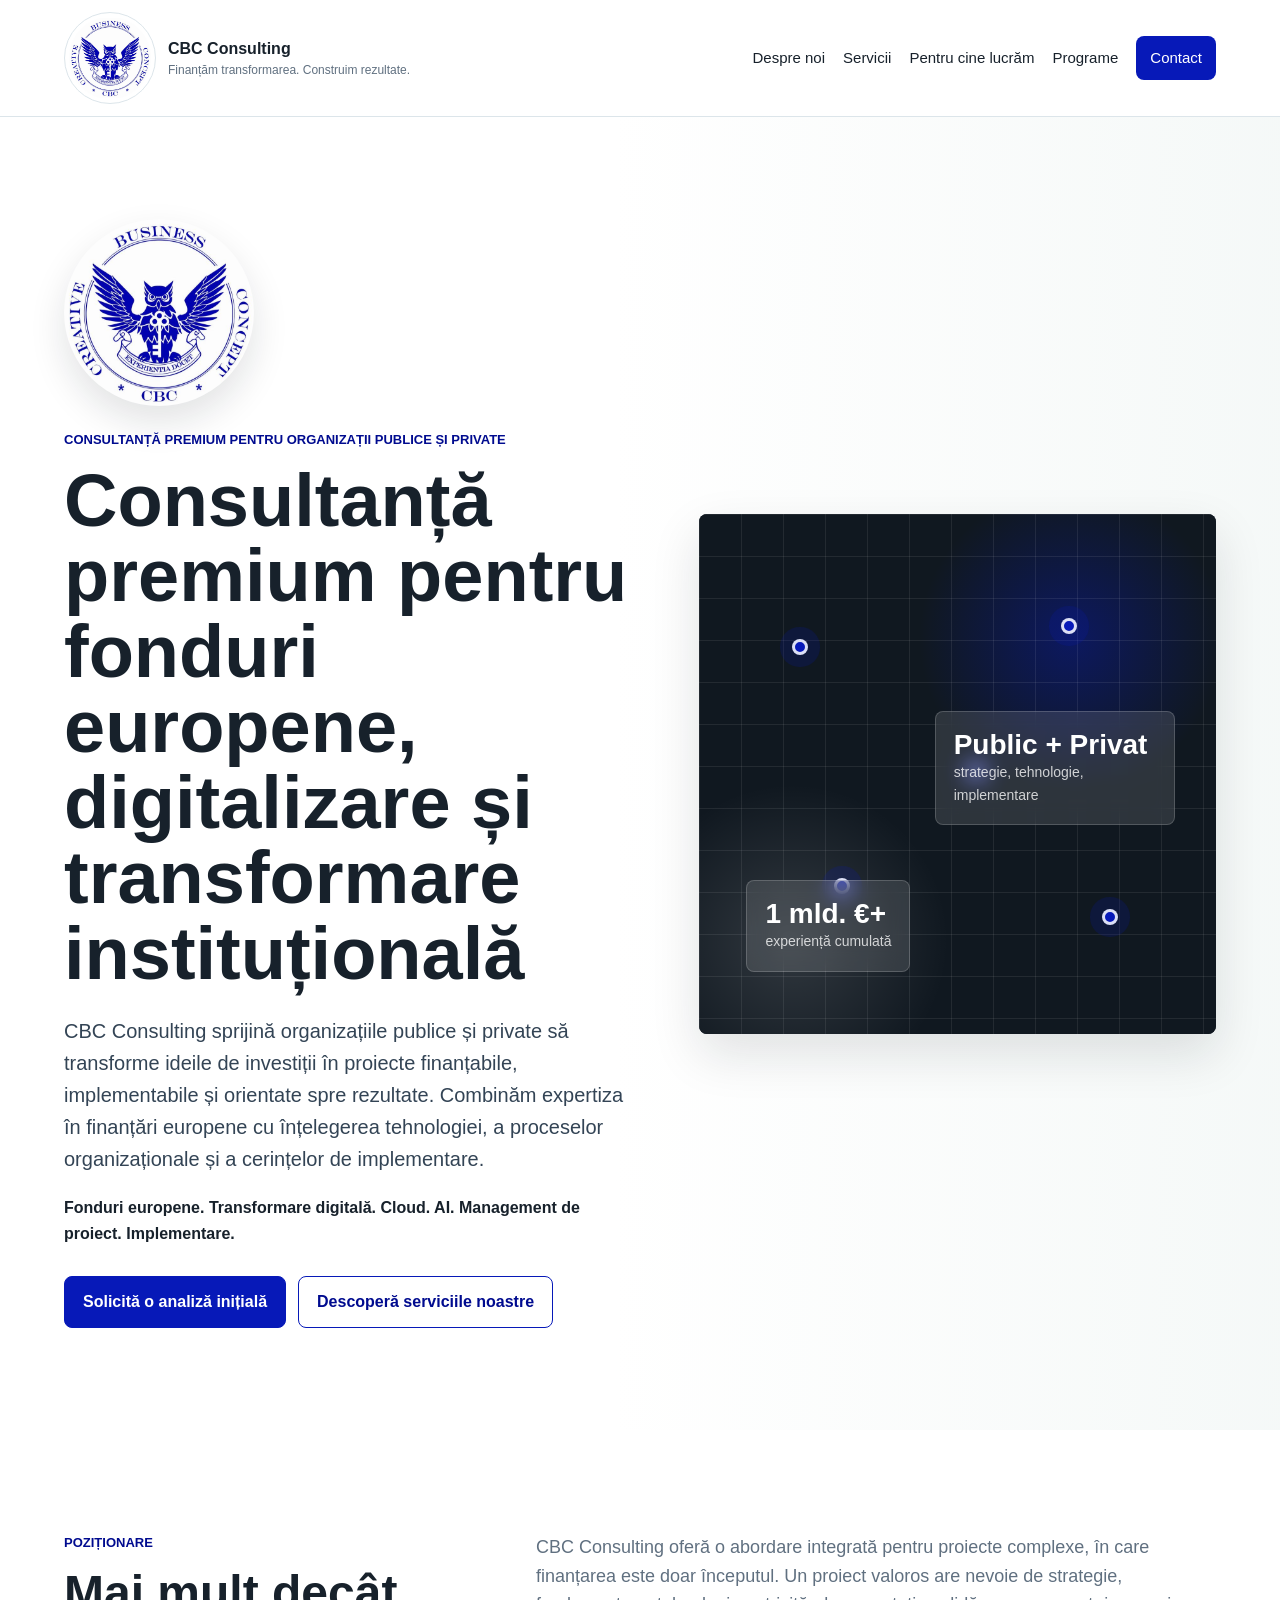
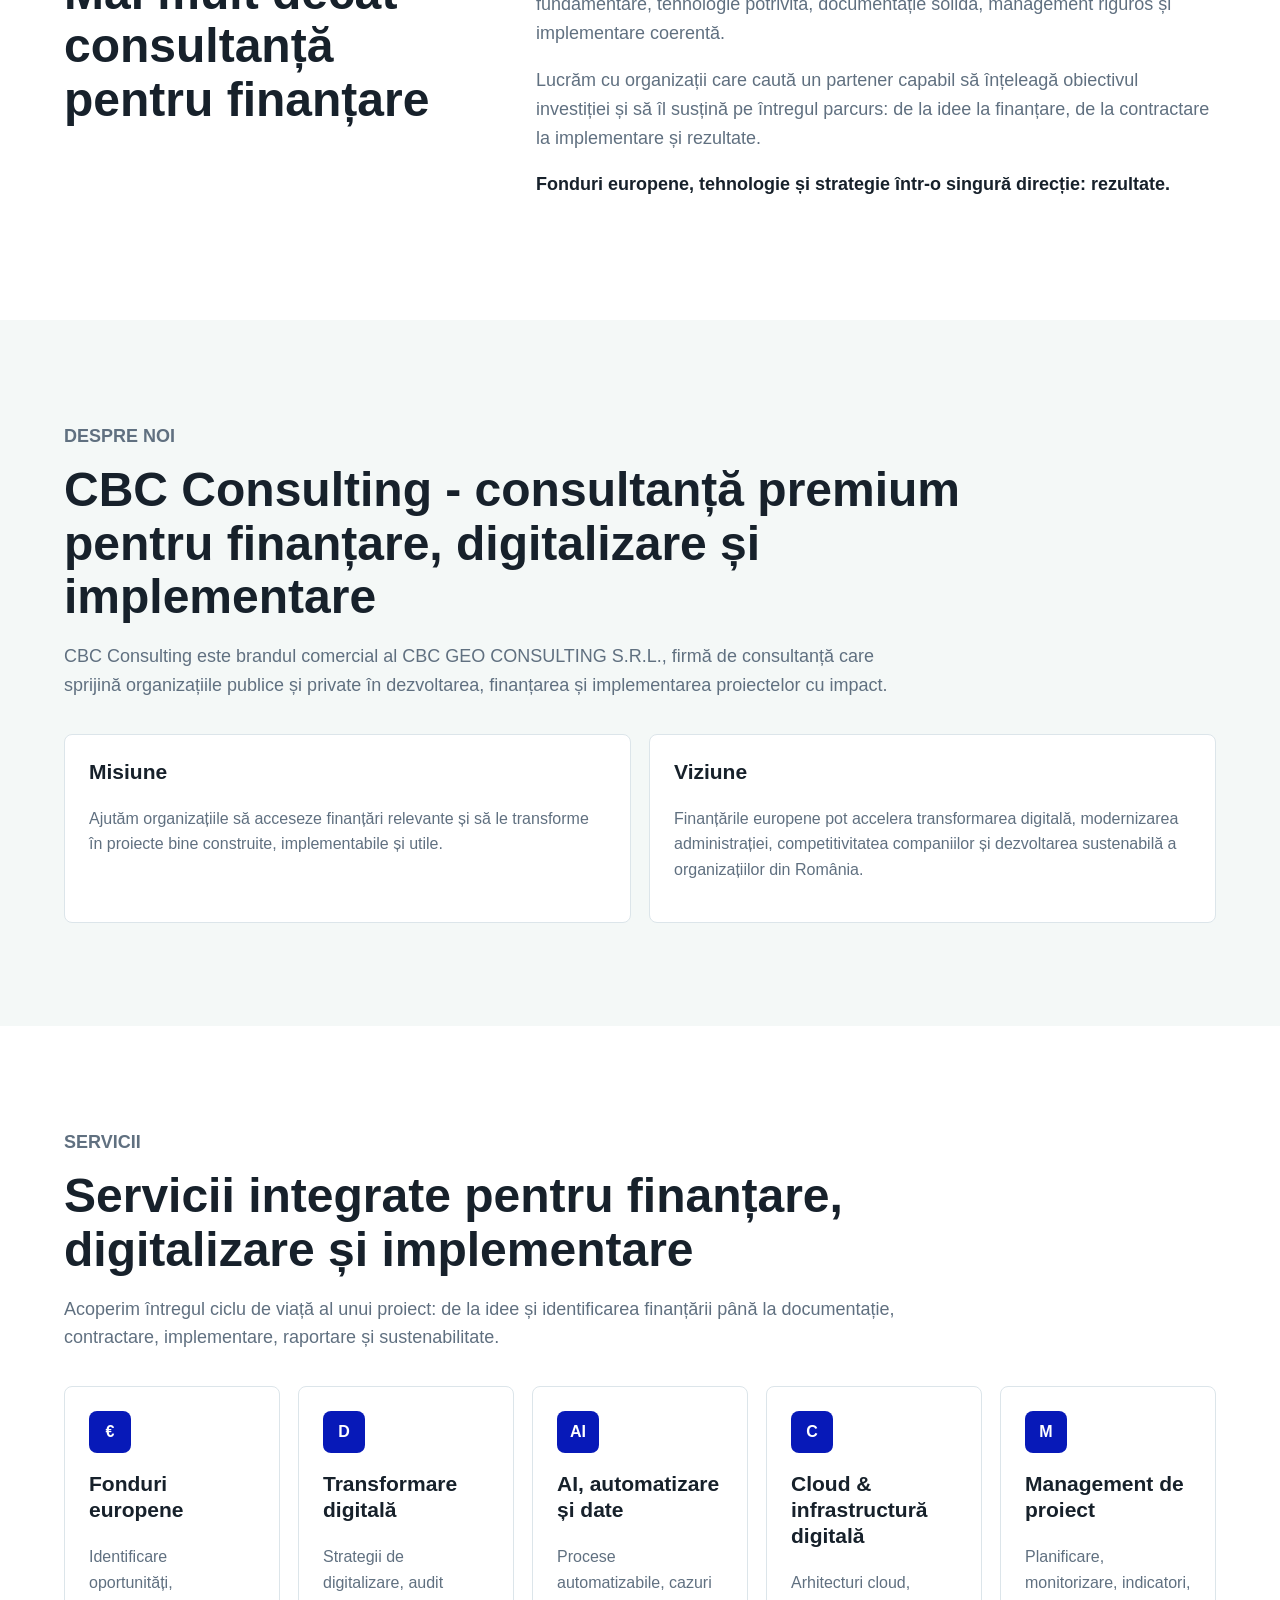
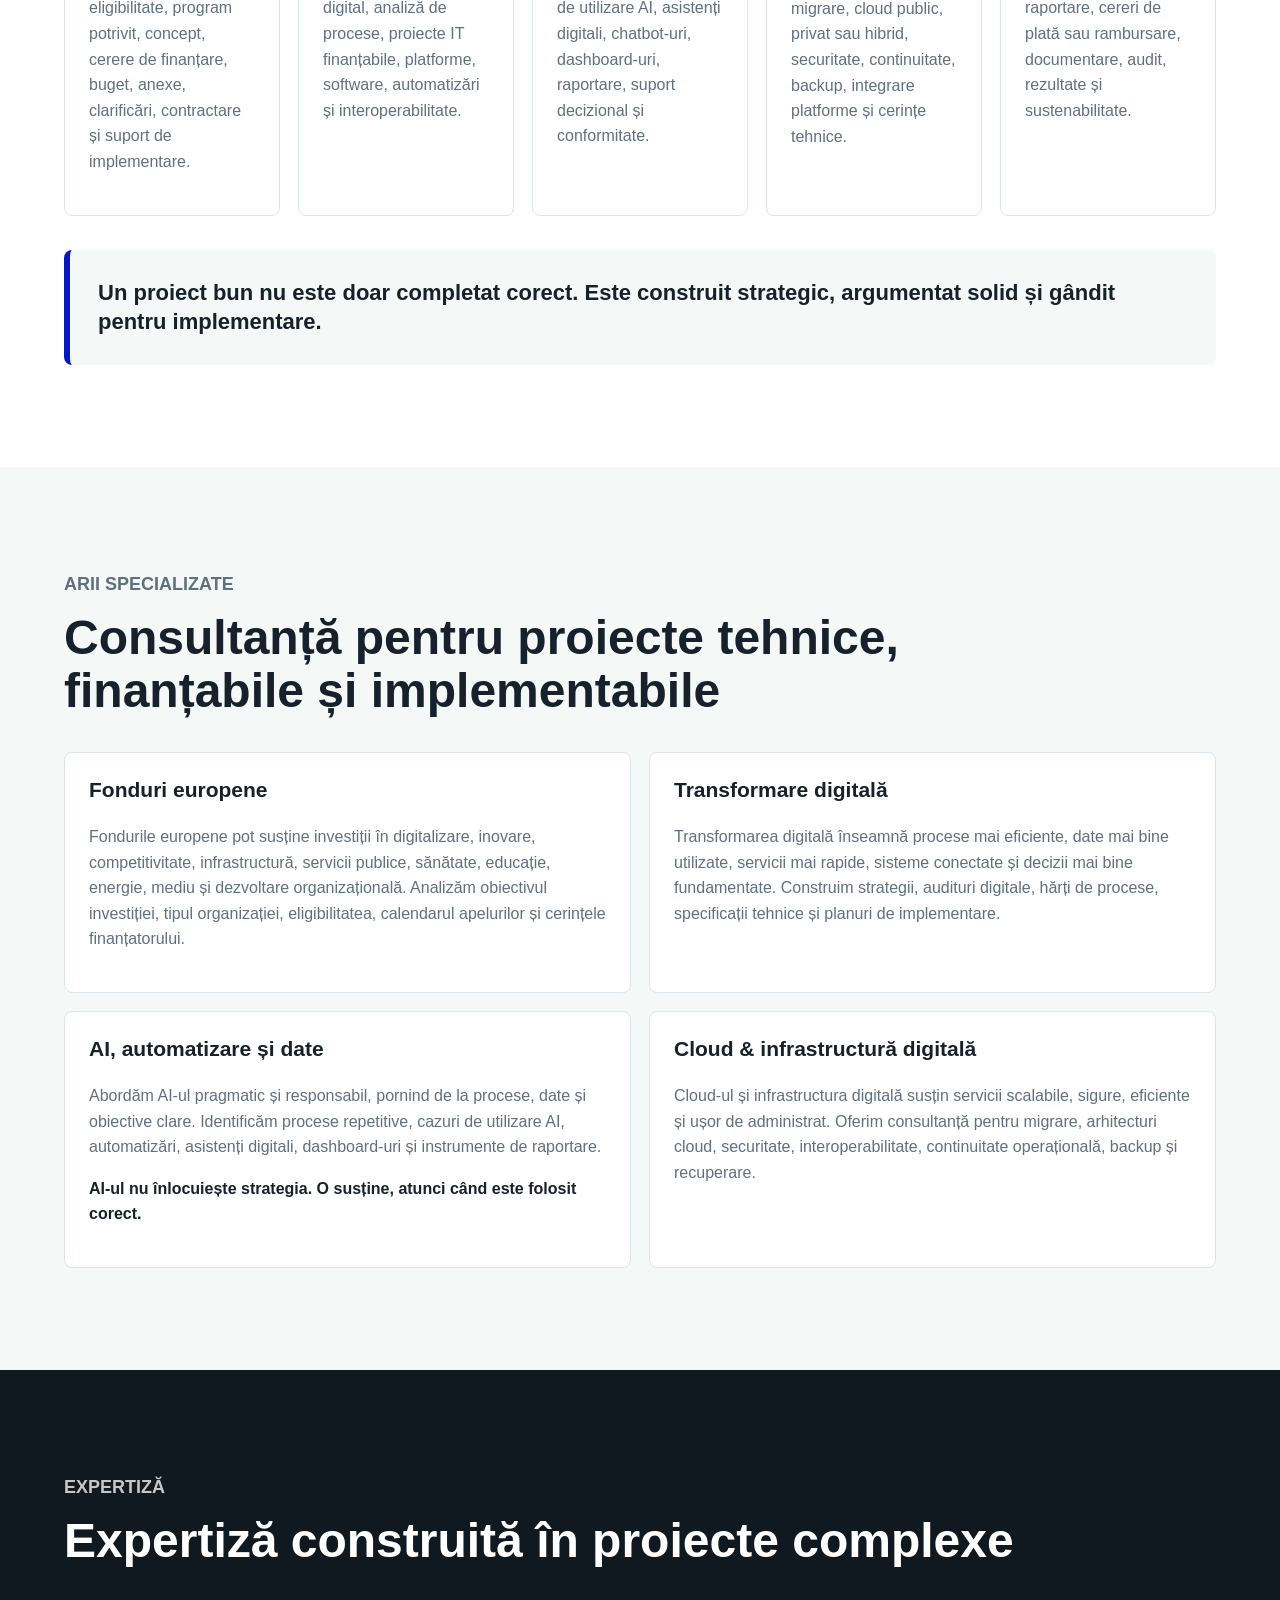
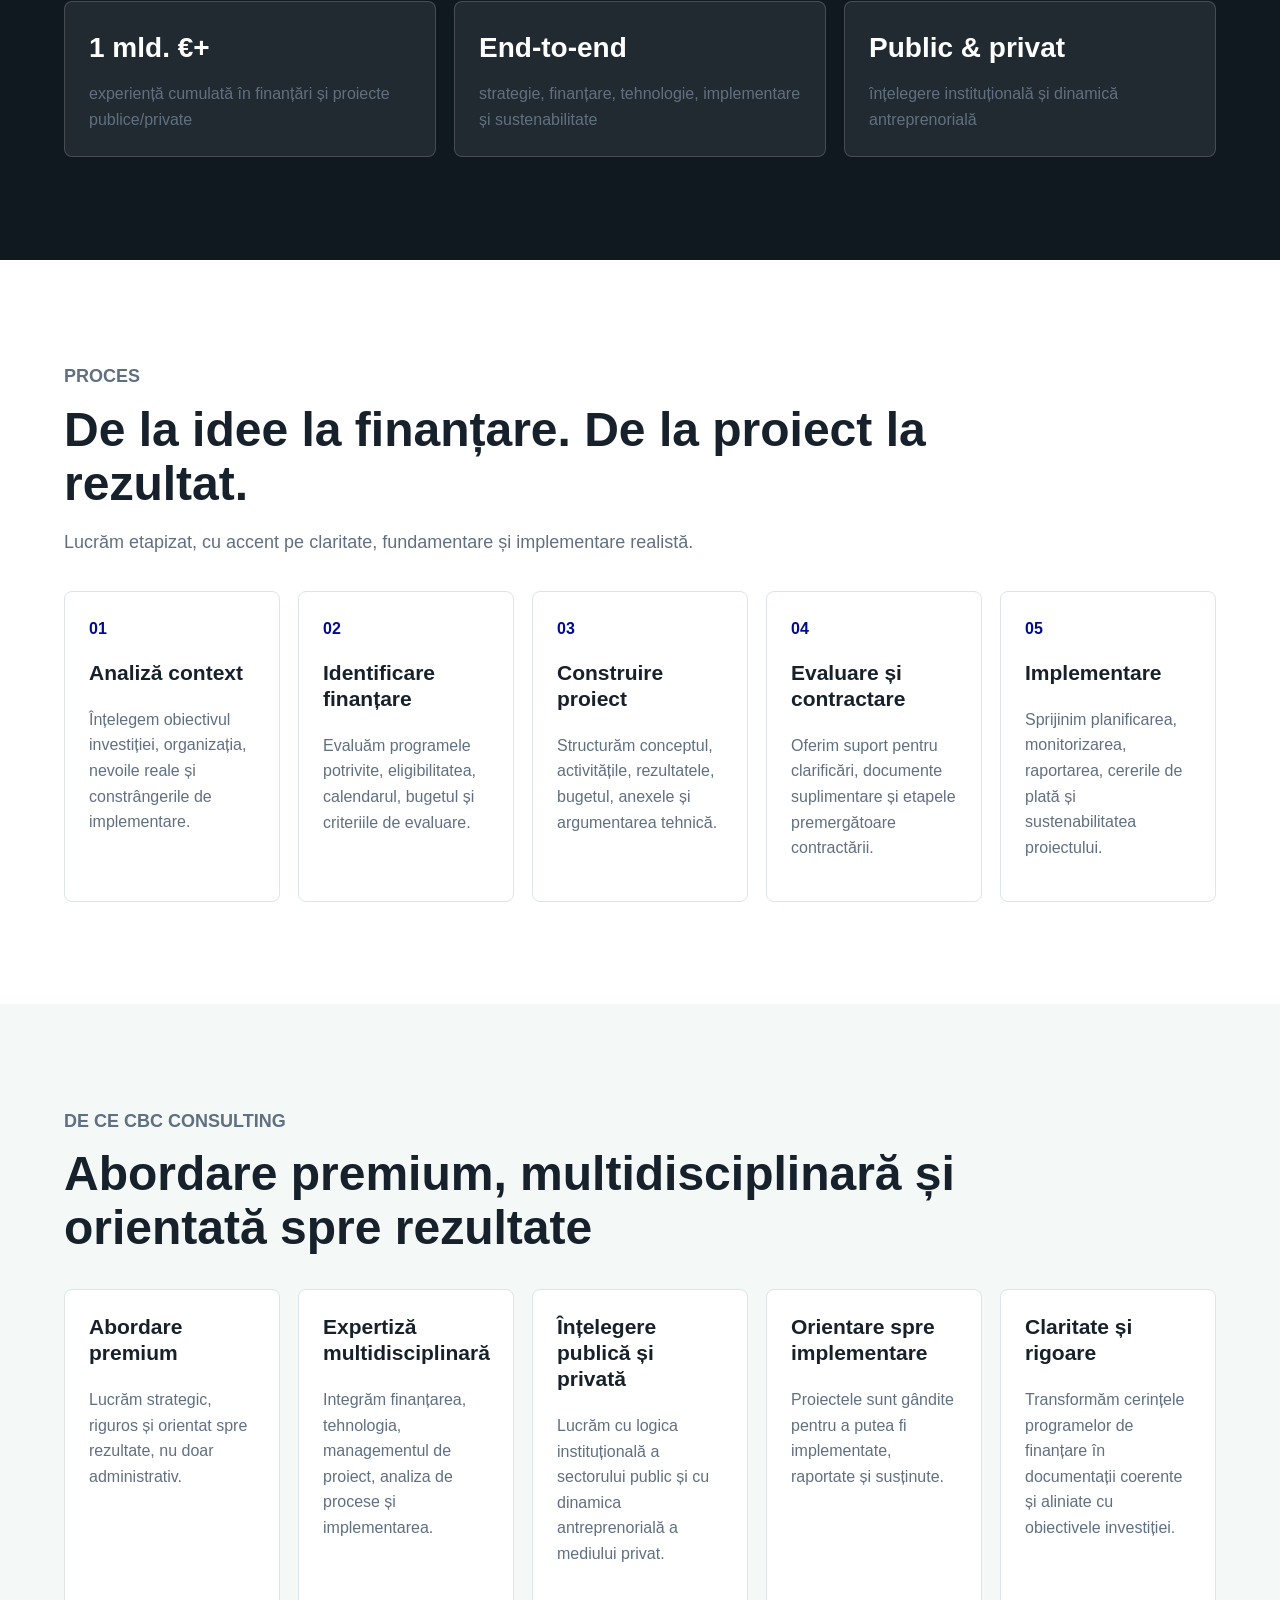
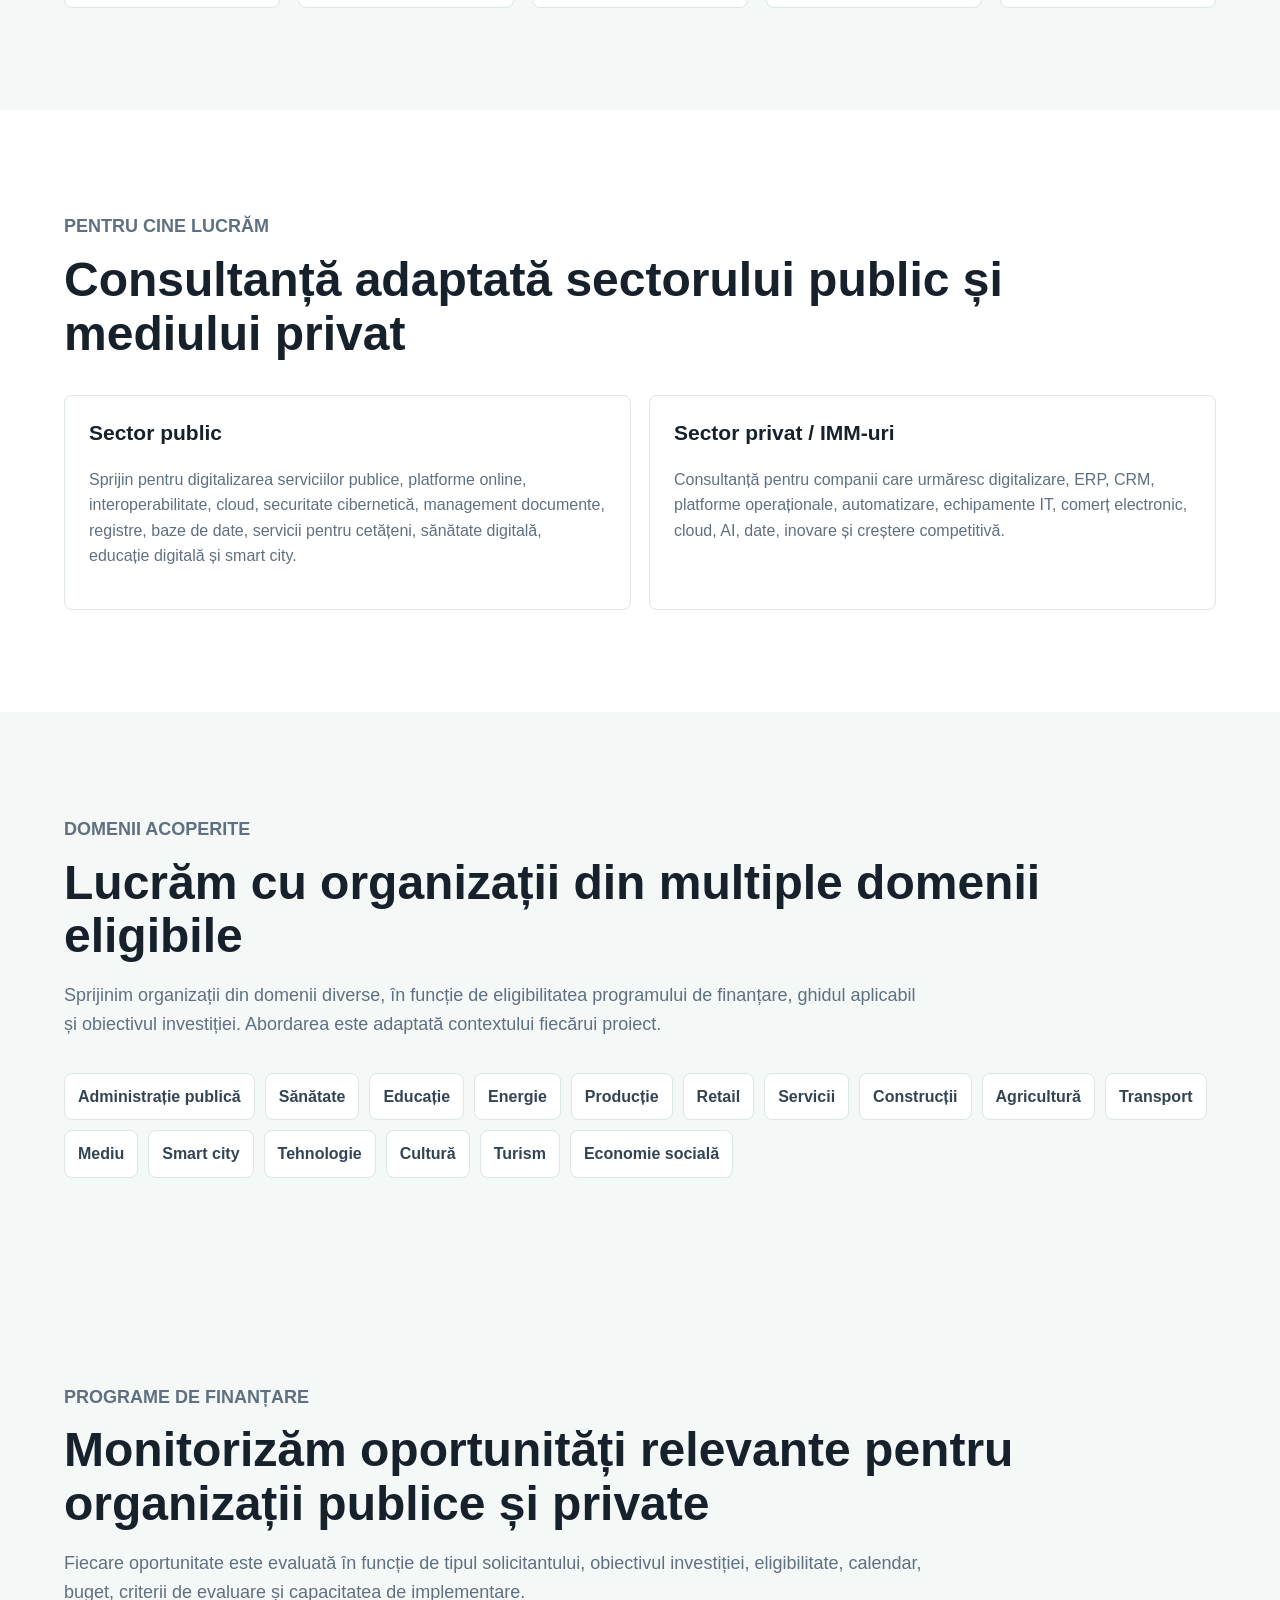
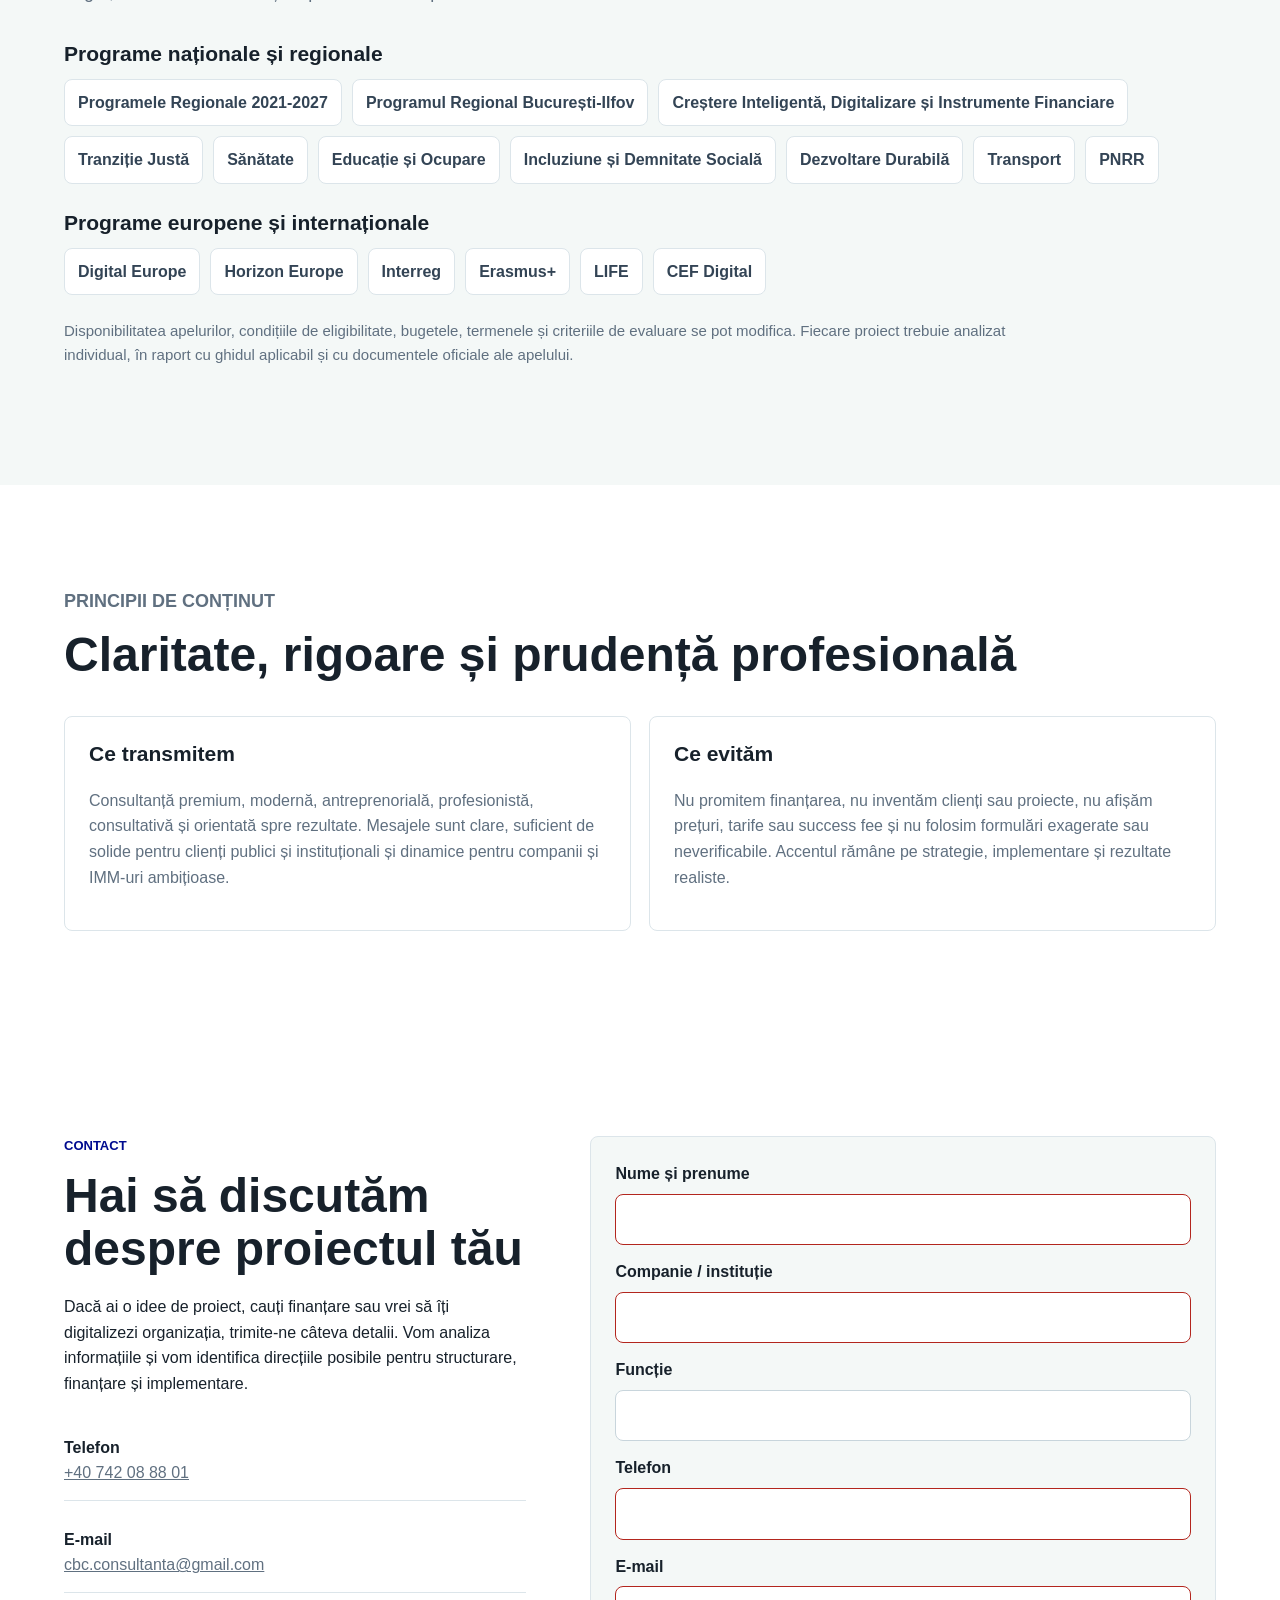
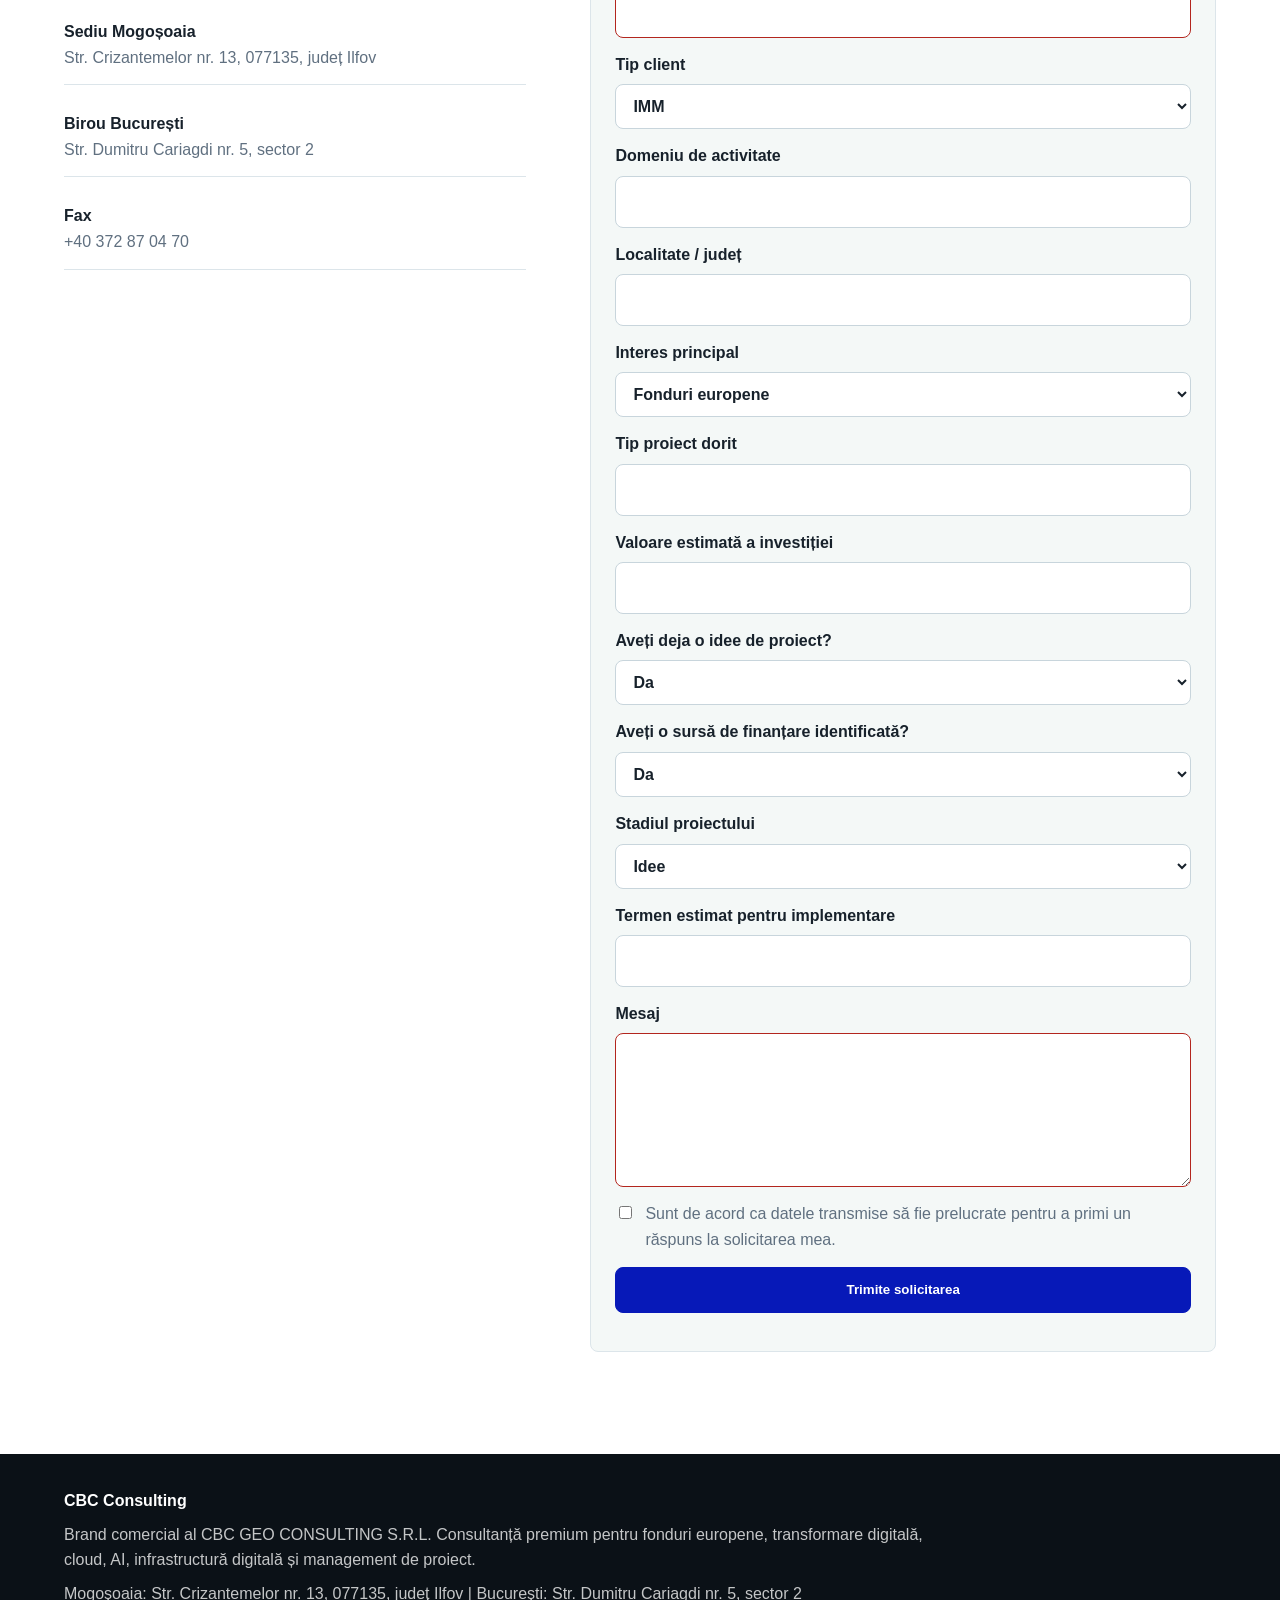
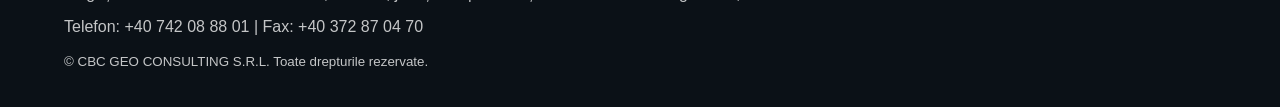
==== commit 8fa27ed8: "Add files via upload" ====
--- a/index.html
+++ b/index.html
@@ -302,7 +302,6 @@
           <dl class="contact-list">
             <div><dt>Telefon</dt><dd><a href="tel:+40742088801">+40 742 08 88 01</a></dd></div>
             <div><dt>E-mail</dt><dd><a href="mailto:cbc.consultanta@gmail.com">cbc.consultanta@gmail.com</a></dd></div>
-            <div><dt>E-mail de creat</dt><dd>office@cbc-consultanta.ro</dd></div>
             <div><dt>Sediu Mogoșoaia</dt><dd>Str. Crizantemelor nr. 13, 077135, județ Ilfov</dd></div>
             <div><dt>Birou București</dt><dd>Str. Dumitru Cariagdi nr. 5, sector 2</dd></div>
             <div><dt>Fax</dt><dd>+40 372 87 04 70</dd></div>
@@ -366,7 +365,6 @@
           <label class="checkbox"><input type="checkbox" required> Sunt de acord ca datele transmise să fie prelucrate pentru a primi un răspuns la solicitarea mea.</label>
           <label class="honeypot">Nu completați acest câmp<input name="_gotcha" tabindex="-1" autocomplete="off"></label>
           <input type="hidden" name="_subject" value="Solicitare nouă de pe site-ul CBC Consulting">
-          <input type="hidden" name="_next" value="https://cbc-consultanta.ro/multumim.html">
           <button class="button primary" type="submit">Trimite solicitarea</button>
           <p class="form-message" role="alert" aria-live="polite"></p>
         </form>
--- a/styles.css
+++ b/styles.css
@@ -194,6 +194,11 @@
 
 .button.primary:hover,
 .nav-cta:hover { background: var(--accent-dark); }
+
+.button:disabled {
+  opacity: .7;
+  cursor: wait;
+}
 
 .button.secondary {
   color: var(--accent-dark);
